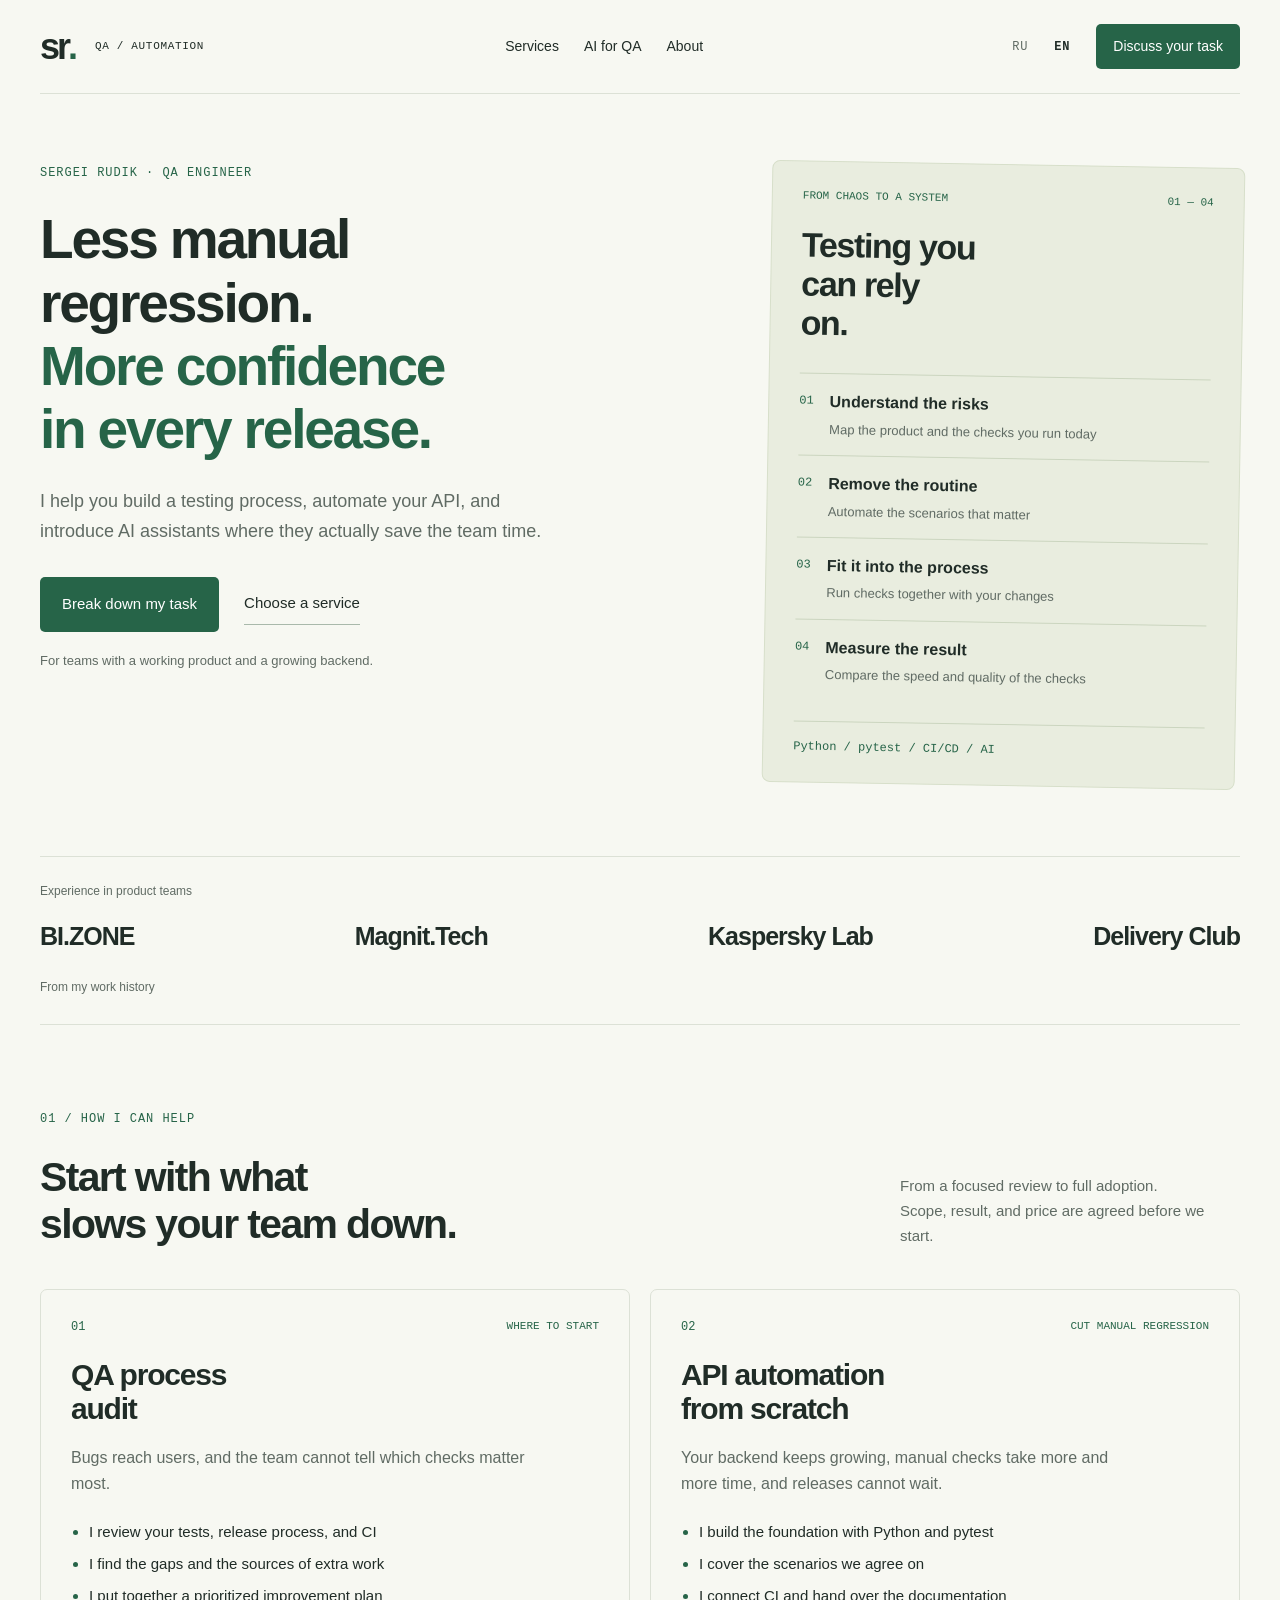
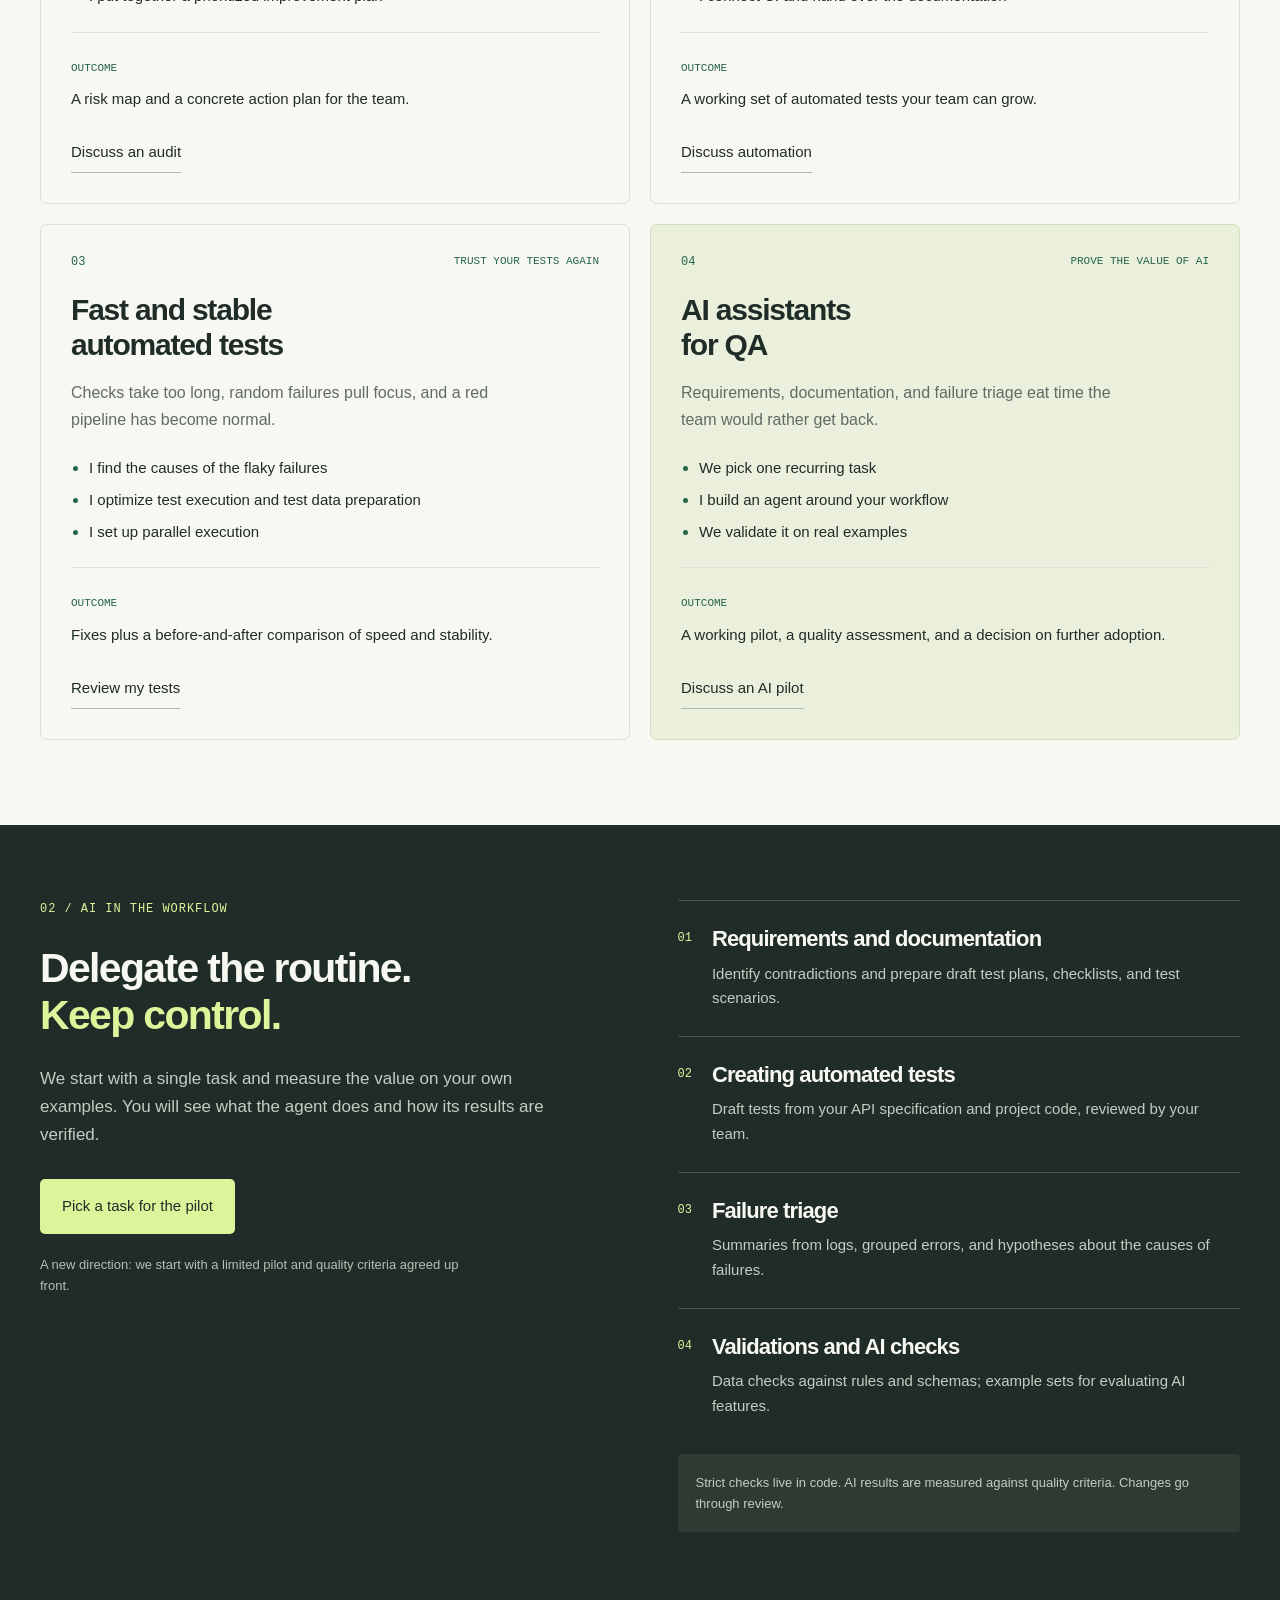
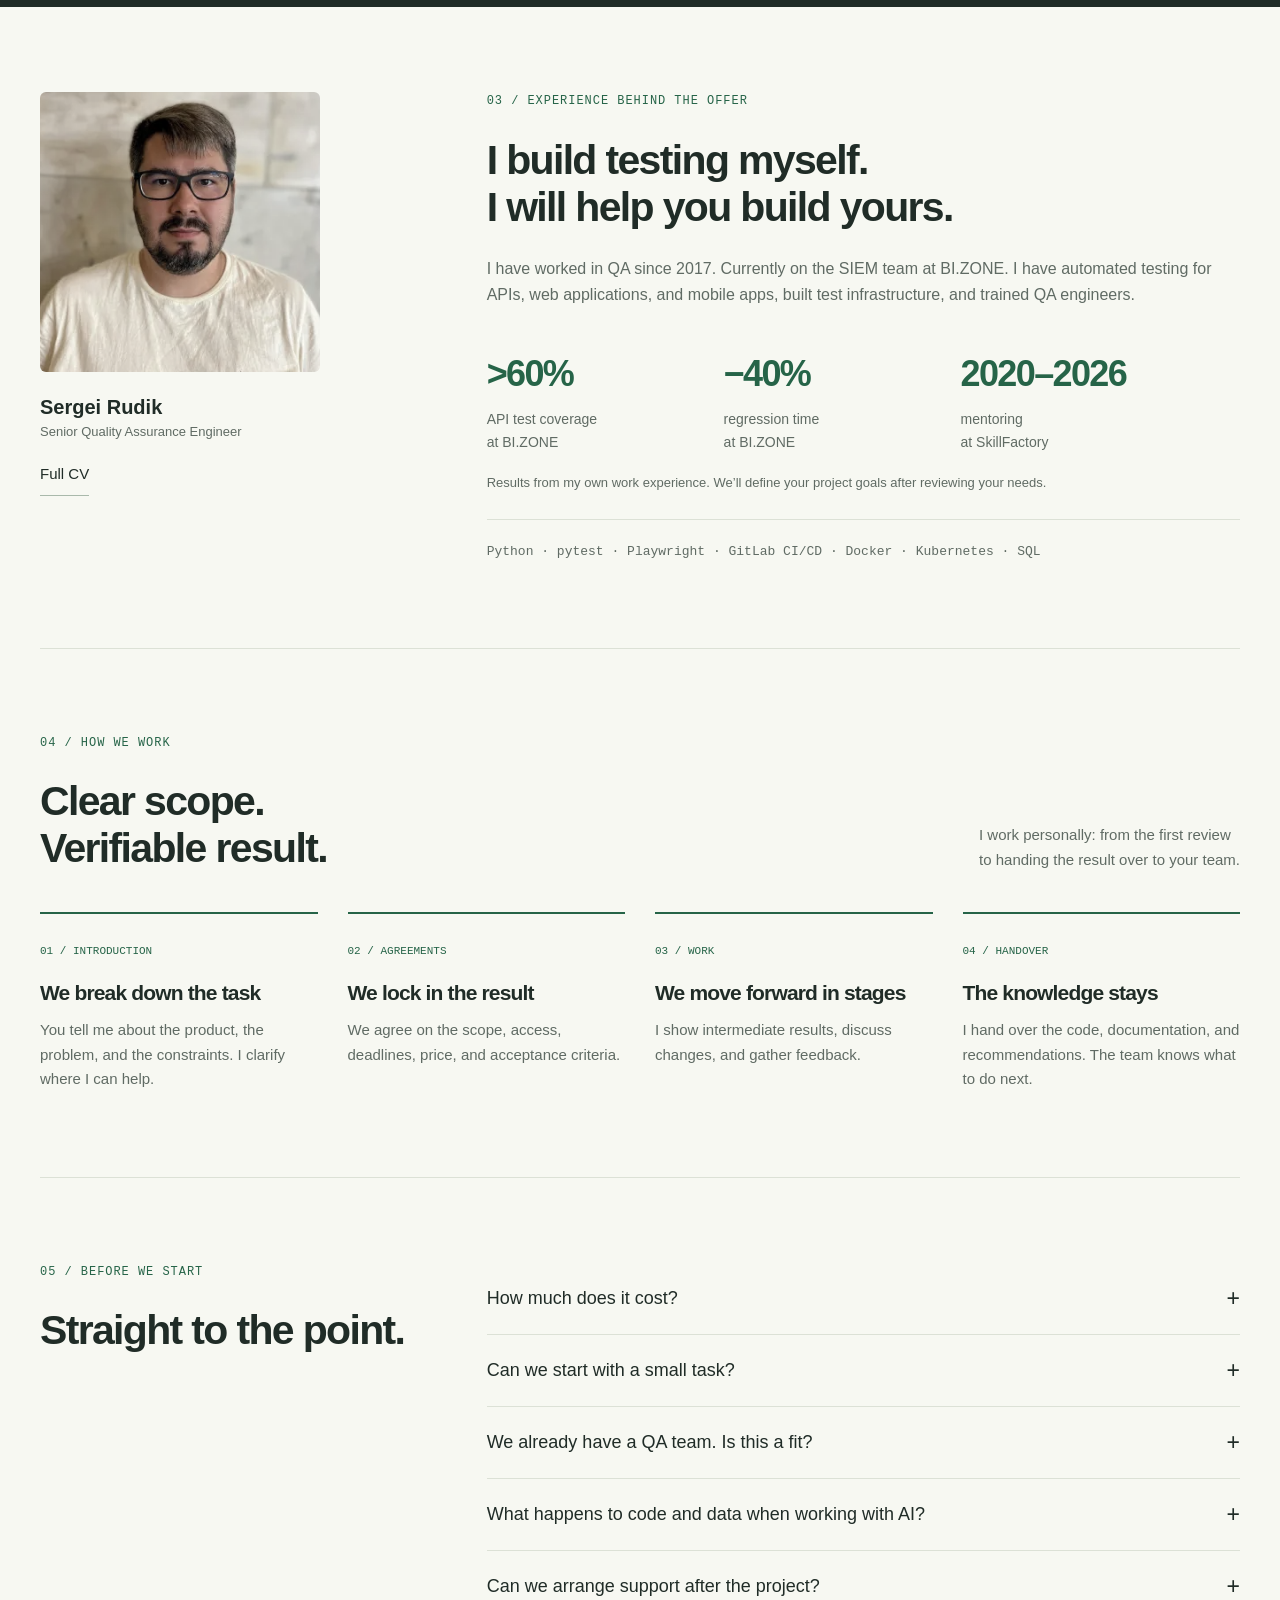
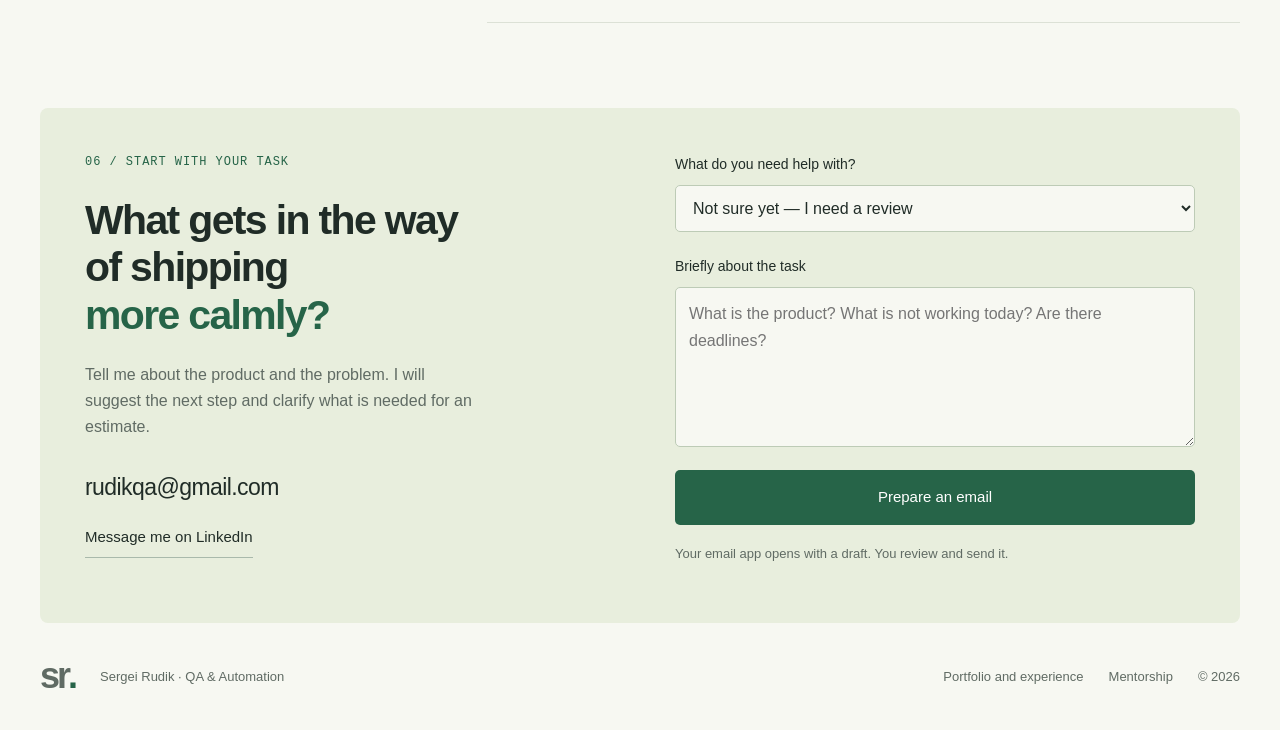
==== index.html @ 006b3261 "Improve localization reliability, forms and image loading" ====
<!doctype html>
<html lang="ru">
<head>
<meta charset="utf-8"><meta name="viewport" content="width=device-width, initial-scale=1">
<title>Сергей Рудик — автоматизация тестирования и AI для QA</title>
<meta name="description" content="Аудит QA, автоматизация API на Python, стабильные автотесты и AI-агенты для команды. Сергей Рудик — Senior Quality Assurance Engineer.">
<meta name="theme-color" content="#f7f8f2"><link rel="canonical" href="https://qa.rudik.dev/">
<link rel="alternate" hreflang="ru" href="https://qa.rudik.dev/"><link rel="alternate" hreflang="en" href="https://qa.rudik.dev/en/"><link rel="alternate" hreflang="x-default" href="https://qa.rudik.dev/">
<meta property="og:title" content="Меньше ручного регресса. Больше уверенности в релизе."><meta property="og:description" content="Автоматизация API, аудит тестирования и AI-помощники для QA. Обсудите задачу с Сергеем Рудиком."><meta property="og:type" content="website"><meta property="og:url" content="https://qa.rudik.dev/"><meta property="og:locale" content="ru_RU"><meta property="og:locale:alternate" content="en_US">
<link rel="icon" href="data:image/svg+xml,%3Csvg xmlns='http://www.w3.org/2000/svg' viewBox='0 0 64 64'%3E%3Crect width='64' height='64' rx='14' fill='%23266448'/%3E%3Ctext x='10' y='44' font-family='Arial' font-size='34' font-weight='bold' fill='%23dcf59b'%3Esr%3C/text%3E%3C/svg%3E"><link rel="stylesheet" href="assets/styles.css"><script src="assets/main.js" defer></script>
<script>
(function () {
  var url = new URL(location.href), valid = function (v) { return v === 'ru' || v === 'en'; };
  var explicit = url.searchParams.get('lang'), preferred = null;
  if (valid(explicit)) {
    preferred = explicit;
    try { localStorage.setItem('lang', preferred); } catch (_) {}
    try { document.cookie = 'lang=' + preferred + ';path=/;max-age=31536000;SameSite=Lax' + (location.protocol === 'https:' ? ';Secure' : '') + (/(^|\.)rudik\.dev$/.test(location.hostname) ? ';domain=rudik.dev' : ''); } catch (_) {}
    url.searchParams.delete('lang');
    try { history.replaceState(null, '', url.pathname + url.search + url.hash); } catch (_) {}
  } else {
    try { var cookie = /(?:^|;\s*)lang=([^;]+)/.exec(document.cookie); if (cookie && valid(cookie[1])) preferred = cookie[1]; } catch (_) {}
    if (!preferred) { try { var saved = localStorage.getItem('lang'); if (valid(saved)) preferred = saved; } catch (_) {} }
  }
  var current = document.documentElement.lang;
  if (!preferred) preferred = current === 'en' ? 'en' : (/^en(?:-|_|$)/i.test((navigator.languages || [])[0] || navigator.language || '') ? 'en' : 'ru');
  if (preferred !== current) location.replace((preferred === 'en' ? '/en/' : '/') + url.search + url.hash);
})();
</script>
</head>
<body>
<a class="skip" href="#main">К содержимому</a>
<header class="wrap header"><a class="brand" href="#" aria-label="Сергей Рудик — главная">sr<span>.</span><small>QA / AUTOMATION</small></a><nav aria-label="Основная навигация"><a href="#services">Услуги</a><a href="#ai">AI для QA</a><a href="#about">Обо мне</a></nav><div class="header-actions"><nav class="lang" aria-label="Язык"><a href="/?lang=ru" hreflang="ru" lang="ru" aria-current="page">RU</a><a href="/en/?lang=en" hreflang="en" lang="en">EN</a></nav><a class="button small" href="#contact">Обсудить задачу</a></div></header>
<main id="main">
<section class="wrap hero">
<div><p class="eyebrow">СЕРГЕЙ РУДИК · QA ENGINEER</p><h1>Меньше ручного<br> регресса.<br> <span>Больше уверенности<br> в релизе.</span></h1><p class="intro">Помогу выстроить тестирование, автоматизировать API и внедрить AI-помощников там, где они экономят время команды.</p><div class="actions"><a class="button" href="#contact">Разобрать мою задачу</a><a class="link" href="#services">Выбрать услугу</a></div><p class="micro">Для команд с работающим продуктом и растущим backend.</p></div>
<aside class="hero-panel" aria-label="Подход к работе"><div class="panel-top"><span>ОТ ХАОСА К СИСТЕМЕ</span><span>01 — 04</span></div><h2>Тестирование,<br> на которое<br> можно опереться.</h2><ol class="pipeline"><li><span>01</span><div><strong>Понять риски</strong><p>Разобрать продукт и текущие проверки</p></div></li><li><span>02</span><div><strong>Убрать рутину</strong><p>Автоматизировать важные сценарии</p></div></li><li><span>03</span><div><strong>Встроить в процесс</strong><p>Запускать проверки вместе с изменениями</p></div></li><li><span>04</span><div><strong>Измерить результат</strong><p>Сравнить скорость и качество проверок</p></div></li></ol><div class="panel-footer">Python / pytest / CI/CD / AI</div></aside>
</section>
<div class="wrap credibility"><p>Опыт в продуктовых командах</p><div><span>BI.ZONE</span><span>Magnit.Tech</span><span>Kaspersky Lab</span><span>Delivery Club</span></div><small>Места работы из моего резюме</small></div>
<section class="wrap section" id="services"><div class="section-head"><div><p class="eyebrow">01 / ЧЕМ ПОМОГУ</p><h2>Начнём с того,<br> что тормозит вашу команду.</h2></div><p>От точечного разбора до внедрения.<br> Объём, результат и стоимость согласуем до начала работы.</p></div>
<div class="service-grid">
<article class="service"><div class="card-top"><span>01</span><span class="tag">ПОНЯТЬ, С ЧЕГО НАЧАТЬ</span></div><h3>Аудит<br> тестирования</h3><p>Баги доходят до пользователей, а команда не понимает, какие проверки важнее.</p><ul><li>Разберу тесты, процесс релиза и CI</li><li>Найду пробелы и источники лишней работы</li><li>Составлю план улучшений по приоритетам</li></ul><div class="deliverable"><span>НА ВЫХОДЕ</span><p>Карта рисков и конкретный план действий для команды.</p></div><a class="link" href="#contact" data-service="Аудит тестирования">Обсудить аудит</a></article>
<article class="service"><div class="card-top"><span>02</span><span class="tag">СОКРАТИТЬ РУЧНОЙ РЕГРЕСС</span></div><h3>Автоматизация<br> API с нуля</h3><p>Backend растёт, ручные проверки занимают всё больше времени, а релизы ждать не могут.</p><ul><li>Соберу основу на Python и pytest</li><li>Покрою согласованные сценарии</li><li>Подключу CI и передам документацию</li></ul><div class="deliverable"><span>НА ВЫХОДЕ</span><p>Рабочий набор автотестов, который команда сможет развивать.</p></div><a class="link" href="#contact" data-service="Автоматизация API">Обсудить автоматизацию</a></article>
<article class="service"><div class="card-top"><span>03</span><span class="tag">ВЕРНУТЬ ДОВЕРИЕ К ТЕСТАМ</span></div><h3>Быстрые и стабильные<br> автотесты</h3><p>Проверки идут слишком долго, случайные падения отвлекают, а красный пайплайн стал привычным.</p><ul><li>Найду причины нестабильных падений</li><li>Оптимизирую запуск и подготовку тестовых данных</li><li>Настрою параллельное выполнение</li></ul><div class="deliverable"><span>НА ВЫХОДЕ</span><p>Исправления и сравнение времени и стабильности до и после работы.</p></div><a class="link" href="#contact" data-service="Стабилизация автотестов">Разобрать мои тесты</a></article>
<article class="service accent"><div class="card-top"><span>04</span><span class="tag">ПРОВЕРИТЬ ПОЛЬЗУ AI</span></div><h3>AI-помощники<br> для QA</h3><p>Требования, документация и разбор падений отнимают время, которое хочется вернуть команде.</p><ul><li>Выберем одну повторяющуюся задачу</li><li>Соберу агента под ваш рабочий процесс</li><li>Проверим качество на реальных примерах</li></ul><div class="deliverable"><span>НА ВЫХОДЕ</span><p>Рабочий пилот, оценка качества и решение о дальнейшем внедрении.</p></div><a class="link" href="#contact" data-service="AI-пилот для QA">Обсудить AI-пилот</a></article>
</div></section>
<section class="ai-section" id="ai"><div class="wrap ai-layout"><div><p class="eyebrow">02 / AI В РАБОЧЕМ ПРОЦЕССЕ</p><h2>Делегируйте рутину.<br> <span>Сохраните контроль.</span></h2><p class="intro">Начнём с одной задачи, а пользу оценим на ваших примерах. Вы будете понимать, что делает агент и как проверяется его результат.</p><a class="button light" href="#contact" data-service="AI-пилот для QA">Выбрать задачу для пилота</a><p class="ai-note">Новое направление: начинаем с ограниченного пилота и заранее согласованных критериев качества.</p></div><div class="ai-cases"><article><span>01</span><div><h3>Требования и документация</h3><p>Поиск противоречий, черновики тест-планов, чек-листов и сценариев.</p></div></article><article><span>02</span><div><h3>Создание автотестов</h3><p>Черновики тестов по API-спецификации и коду проекта с ревью команды.</p></div></article><article><span>03</span><div><h3>Разбор падений</h3><p>Сводки по логам, группировка ошибок и гипотезы о причинах сбоев.</p></div></article><article><span>04</span><div><h3>Валидации и проверки AI</h3><p>Проверки данных по правилам и схемам; наборы примеров для оценки ответов AI-функций.</p></div></article><p class="ai-rule">Строгие проверки — в коде. Результаты AI — по критериям качества. Изменения — через ревью.</p></div></div></section>
<section class="wrap section about" id="about"><div class="profile"><img src="assets/profile-800.webp" srcset="assets/profile-400.webp 400w, assets/profile-800.webp 800w" sizes="(max-width: 700px) 100px, 280px" decoding="async" alt="Сергей Рудик" width="640" height="640" loading="lazy"><p>Сергей Рудик<span>Senior Quality Assurance Engineer</span></p><a class="link" href="https://rudik.dev/">Полное резюме</a></div><div><p class="eyebrow">03 / ОПЫТ ЗА ПРЕДЛОЖЕНИЕМ</p><h2>Сам строю тестирование.<br> Помогу выстроить ваше.</h2><p class="about-copy">Работаю в QA с 2017 года. Сейчас — в команде SIEM в BI.ZONE. Занимался автоматизацией API, веб- и мобильных приложений, а также инфраструктурой тестирования и обучением QA-инженеров.</p><div class="metrics"><article><strong>&gt;60%</strong><p>покрытие API тестами<br> в BI.ZONE</p></article><article><strong>−40%</strong><p>время регресса<br> в BI.ZONE</p></article><article><strong>2020–2026</strong><p>менторство<br> в SkillFactory</p></article></div><p class="micro">Результаты из моего опыта работы. Цели вашего проекта определим после разбора задачи.</p><div class="tech">Python · pytest · Playwright · GitLab CI/CD · Docker · Kubernetes · SQL</div></div></section>
<section class="wrap section" id="process"><div class="section-head"><div><p class="eyebrow">04 / КАК РАБОТАЕМ</p><h2>Понятный объём.<br> Проверяемый результат.</h2></div><p>Работаю лично: от первого разбора<br> до передачи результата команде.</p></div><div class="steps"><article><span>01 / ЗНАКОМСТВО</span><h3>Разбираем задачу</h3><p>Вы рассказываете о продукте, проблеме и ограничениях. Я уточняю, где могу помочь.</p></article><article><span>02 / ДОГОВОРЁННОСТИ</span><h3>Фиксируем результат</h3><p>Согласуем состав работ, доступы, сроки, стоимость и критерии приёмки.</p></article><article><span>03 / РАБОТА</span><h3>Двигаемся по этапам</h3><p>Показываю промежуточные результаты, обсуждаю изменения и собираю обратную связь.</p></article><article><span>04 / ПЕРЕДАЧА</span><h3>Оставляем знания</h3><p>Передаю код, документацию и рекомендации. Команда понимает, что делать дальше.</p></article></div></section>
<section class="wrap section faq"><div><p class="eyebrow">05 / ПЕРЕД СТАРТОМ</p><h2>По делу.</h2></div><div><details><summary>Сколько это стоит?</summary><p>Стоимость зависит от объёма, состояния проекта и доступов. После знакомства предложу состав работ и оценку. Для аудита или пилота можно зафиксировать ограниченный объём.</p></details><details><summary>Можно начать с небольшой задачи?</summary><p>Да. Например, с разбора падающих тестов, автоматизации одной группы API-сценариев или AI-пилота для подготовки чек-листов.</p></details><details><summary>У нас уже есть QA-команда. Это подойдёт?</summary><p>Да. Могу помочь с отдельным участком: архитектурой автотестов, скоростью регресса, CI или внедрением AI-помощника. Решение передам вашей команде.</p></details><details><summary>Что будет с кодом и данными при работе с AI?</summary><p>До пилота согласуем допустимые данные, модель и среду. Выберем, что можно передавать внешним сервисам, а что должно оставаться внутри вашей инфраструктуры.</p></details><details><summary>Можно договориться о поддержке после проекта?</summary><p>Да, формат сопровождения обсудим отдельно: развитие тестов, консультации для команды или регулярная помощь с релизами.</p></details></div></section>
<section class="wrap contact" id="contact"><div><p class="eyebrow">06 / НАЧНЁМ С ВАШЕЙ ЗАДАЧИ</p><h2>Что мешает<br> выпускать продукт<br> <span>спокойнее?</span></h2><p>Расскажите о продукте и проблеме. Я предложу следующий шаг и уточню, что нужно для оценки.</p><a class="email" href="mailto:rudikqa@gmail.com">rudikqa@gmail.com</a><a class="link" href="https://www.linkedin.com/in/sergei-rudik">Написать в LinkedIn</a></div><form id="brief"><label for="service">С чем нужна помощь?</label><select id="service" name="service"><option>Пока не знаю — нужен разбор</option><option>Аудит тестирования</option><option>Автоматизация API</option><option>Стабилизация автотестов</option><option>AI-пилот для QA</option></select><label for="task">Коротко о задаче</label><textarea id="task" name="task" rows="5" maxlength="2000" placeholder="Что за продукт? Что сейчас не устраивает? Есть ли сроки?" required></textarea><button class="button" type="submit" disabled>Подготовить письмо</button><p class="micro">Откроется ваша почта с текстом заявки. Отправку письма подтверждаете вы.</p><p id="form-status" role="status"></p><noscript><p>Напишите напрямую на <a href="mailto:rudikqa@gmail.com">rudikqa@gmail.com</a>, указав услугу и задачу.</p></noscript></form></section>
</main><footer class="wrap"><a class="brand" href="https://rudik.dev/">sr<span>.</span></a><p>Сергей Рудик · QA &amp; Automation</p><a href="https://rudik.dev/">Портфолио и опыт</a><a href="https://mentor.rudik.dev/">Менторство</a><span>© 2026</span></footer>
</body></html>
---- assets/styles.css ----
:root{--paper:#f7f8f2;--ink:#202c27;--muted:#606b64;--green:#266448;--lime:#dcf59b;--line:#dce1d6;--mono:ui-monospace,SFMono-Regular,Consolas,monospace}*{box-sizing:border-box}html{scroll-behavior:smooth;scroll-padding-top:24px}body{margin:0;background:var(--paper);color:var(--ink);font-family:-apple-system,BlinkMacSystemFont,"Segoe UI",sans-serif;font-size:16px;line-height:1.65;-webkit-font-smoothing:antialiased}a{color:inherit;text-decoration:none}a:hover{color:var(--green)}a:focus-visible,button:focus-visible,summary:focus-visible,input:focus-visible,select:focus-visible,textarea:focus-visible{outline:3px solid #4d9464;outline-offset:5px}h1,h2,h3,p{margin:0}h1,h2,h3{letter-spacing:-.04em;line-height:1.15;font-weight:600}h1{font-size:clamp(38px,4.3vw,64px)}h2{font-size:clamp(29px,3.2vw,43px)}h3{font-size:25px}h1 span{color:var(--green)}.wrap{width:min(1200px,100% - 80px);margin-inline:auto}.header{display:flex;align-items:center;justify-content:space-between;gap:25px;padding-block:24px;border-bottom:1px solid var(--line)}.brand{font-size:36px;font-weight:750;line-height:1;letter-spacing:-3px;display:flex;align-items:center}.brand>span{color:var(--green)}.brand small{font-family:var(--mono);font-size:11px;font-weight:400;letter-spacing:.06em;margin-left:20px}nav{display:flex;gap:25px;font-size:14px}.button{display:inline-flex;align-items:center;justify-content:center;background:var(--green);color:#fff;border:0;border-radius:5px;padding:15px 22px;font:inherit;font-size:15px;font-weight:500;cursor:pointer;transition:background .2s,transform .2s}.button:hover{color:white;background:#194c34;transform:translateY(-2px)}.button.small{font-size:14px;padding:11px 17px}.hero{display:grid;grid-template-columns:1.4fr 1fr;gap:65px;padding-block:70px}.eyebrow{font:12px/1.6 var(--mono);letter-spacing:.08em;color:var(--green);margin-bottom:25px}.intro{font-size:18px;max-width:530px;color:var(--muted);margin-top:26px}.actions{display:flex;align-items:center;flex-wrap:wrap;gap:25px;margin-top:30px}.link{display:inline-block;border-bottom:1px solid #a9b9ab;padding-block:8px;font-size:15px}.micro{font-size:13px;color:var(--muted);margin-top:18px}.hero-panel{background:#e9eddf;border:1px solid #d7dfca;border-radius:8px;padding:28px 30px;align-self:center;transform:rotate(1deg)}.panel-top{display:flex;justify-content:space-between;gap:15px;font:11px var(--mono);color:var(--green)}.hero-panel h2{font-size:34px;margin-top:24px}.pipeline{padding:0;list-style:none;margin:30px 0 20px}.pipeline li{display:flex;gap:16px;padding:15px 0;border-top:1px solid #cbd5bf}.pipeline li>span{font:12px var(--mono);padding-top:5px;color:var(--green)}.pipeline strong{font-size:16px;font-weight:550}.pipeline p{font-size:13px;color:var(--muted);margin-top:3px}.panel-footer{font:12px var(--mono);border-top:1px solid #cbd5bf;padding-top:18px;color:var(--green)}.credibility{border-block:1px solid var(--line);padding-block:25px}.credibility p,.credibility small{font-size:12px;color:var(--muted)}.credibility>div{display:flex;flex-wrap:wrap;justify-content:space-between;gap:20px;margin:15px 0}.credibility>div span{font-size:25px;font-weight:600;letter-spacing:-.04em}.section{padding-block:85px}.section-head{display:flex;justify-content:space-between;align-items:flex-end;gap:35px;margin-bottom:40px}.section-head>p{max-width:340px;color:var(--muted);font-size:15px}.service-grid{display:grid;grid-template-columns:1fr 1fr;gap:20px}.service{border:1px solid var(--line);border-radius:7px;padding:30px;display:flex;flex-direction:column}.card-top{display:flex;justify-content:space-between;gap:14px;font:12px var(--mono);color:var(--green);margin-bottom:24px}.tag{font-size:11px;text-align:right}.service h3{font-size:30px;margin-bottom:18px}.service>p{color:var(--muted);max-width:460px}.service ul{padding-left:18px;margin:23px 0;font-size:15px}.service li+li{margin-top:7px}.service li::marker{color:var(--green)}.deliverable{border-top:1px solid var(--line);padding-top:20px;margin-top:auto}.deliverable>span{font:11px var(--mono);color:var(--green)}.deliverable p{margin-top:8px;font-size:15px}.service>.link{align-self:flex-start;margin-top:20px}.service.accent{background:#eaf0dc;border-color:#d2dfbc}.ai-section{background:var(--ink);color:var(--paper);padding-block:75px}.ai-layout{display:grid;grid-template-columns:1fr 1fr;gap:75px}.ai-section .eyebrow,.ai-section h2 span{color:var(--lime)}.ai-section .intro{color:#c4cdc3;font-size:17px}.button.light{background:var(--lime);color:var(--ink);margin-top:30px}.button.light:hover{background:#c9e780}.ai-note{font-size:13px;color:#b4bfb4;max-width:430px;margin-top:20px}.ai-cases article{display:flex;gap:20px;padding:25px 0;border-top:1px solid #465249}.ai-cases article>span{font:12px var(--mono);color:var(--lime);padding-top:5px}.ai-cases h3{font-size:22px}.ai-cases p{color:#c4cdc3;font-size:15px;margin-top:10px}.ai-cases .ai-rule{font-size:13px;background:#2d3b32;border-radius:4px;padding:18px}.about{display:grid;grid-template-columns:1fr 2fr;gap:70px;border-bottom:1px solid var(--line)}.profile img{display:block;width:100%;max-width:280px;height:auto;aspect-ratio:1;object-fit:cover;border-radius:6px;filter:saturate(.6)}.profile>p{font-size:20px;line-height:1.5;margin-top:20px;font-weight:600}.profile span{display:block;font-size:13px;color:var(--muted);font-weight:400}.profile .link{margin-top:12px}.about-copy{color:var(--muted);margin-top:25px}.metrics{display:grid;grid-template-columns:1fr 1fr 1.3fr;gap:22px;margin-top:35px}.metrics strong{font-size:36px;font-weight:550;letter-spacing:-.045em;color:var(--green)}.metrics p{font-size:14px;color:var(--muted);margin-top:5px}.tech{font:13px/1.8 var(--mono);border-top:1px solid var(--line);padding-top:20px;margin-top:25px;color:var(--muted)}.steps{display:grid;grid-template-columns:repeat(4,1fr);gap:30px}.steps article{border-top:2px solid var(--green);padding-top:22px}.steps span{font:11px var(--mono);color:var(--green)}.steps h3{font-size:21px;margin-top:18px}.steps p{font-size:15px;color:var(--muted);margin-top:13px}.faq{display:grid;grid-template-columns:1fr 2fr;gap:70px;border-top:1px solid var(--line)}details{border-bottom:1px solid var(--line)}summary{cursor:pointer;list-style:none;font-size:18px;line-height:1.5;padding:22px 30px 22px 0;position:relative}summary::-webkit-details-marker{display:none}summary::after{content:'+';position:absolute;right:0;font-size:23px;font-weight:400;top:18px}details[open] summary::after{content:'−'}details>p{padding-bottom:25px;color:var(--muted);font-size:15px}.contact{background:#e8eedd;border-radius:8px;padding:45px;display:grid;grid-template-columns:1fr 1fr;gap:70px}.contact h2 span{color:var(--green)}.contact>div>p:not(.eyebrow){margin-top:23px;color:var(--muted);max-width:400px}.email{display:block;font-size:23px;margin-top:28px;letter-spacing:-.025em}.contact .link{margin-top:10px}form{align-self:center}label{display:block;font-size:14px;margin-bottom:9px}select,textarea{display:block;width:100%;background:var(--paper);border:1px solid #bdcbb6;border-radius:5px;padding:13px;color:var(--ink);font:inherit;font-size:16px;margin-bottom:23px}textarea{resize:vertical;min-height:140px}form .button{width:100%}#form-status{font-size:14px;color:var(--green);margin-top:14px}footer{display:flex;align-items:center;gap:25px;padding-block:35px;font-size:13px;color:var(--muted)}footer>a:nth-of-type(2){margin-left:auto}.skip{position:fixed;z-index:10;top:10px;left:10px;background:var(--ink);color:white;padding:10px 20px;transform:translateY(-150%)}.skip:focus{transform:translateY(0);color:white}::selection{background:var(--lime);color:var(--ink)}
@media(max-width:1000px){.wrap{width:calc(100% - 48px)}.brand small{display:none}.hero{gap:35px}.hero-panel{padding:24px}.hero-panel h2{font-size:29px}.ai-layout,.about,.faq,.contact{gap:35px}.metrics{gap:12px}.metrics strong{font-size:28px}.steps{grid-template-columns:1fr 1fr}.contact{padding:30px}}
@media(max-width:700px){.wrap{width:calc(100% - 36px)}.header{gap:12px;padding-block:18px}nav{display:none}.hero{grid-template-columns:1fr;padding-block:40px;gap:35px}h1{font-size:clamp(35px,7.8vw,52px)}.intro{font-size:17px}.hero-panel{transform:none}.hero-panel h2 br{display:none}.hero-panel h2{font-size:29px}.pipeline{display:grid;grid-template-columns:1fr 1fr;gap:0 15px}.pipeline li{gap:9px}.pipeline strong{font-size:14px}.pipeline p{font-size:13px}.panel-top{font-size:10px}.credibility>div{justify-content:flex-start;gap:12px 25px}.credibility>div span{font-size:21px}.section{padding-block:50px}.section-head{display:block;margin-bottom:27px}.section-head>p{margin-top:20px}.section-head>p br{display:none}.service-grid,.ai-layout,.about,.faq,.contact{grid-template-columns:1fr}.service{padding:25px}.ai-section{padding-block:45px}.ai-layout{gap:30px}.about{gap:35px}.profile{display:grid;grid-template-columns:100px 1fr;gap:0 20px;align-items:center}.profile img{grid-row:1/3}.profile>p{margin-top:0}.profile .link{justify-self:start;margin-top:0}.metrics{gap:13px}.metrics strong{font-size:27px}.metrics p{font-size:12px}.steps{gap:28px 20px}.steps h3{font-size:20px}.steps p{font-size:14px}.faq{gap:10px}.contact{padding:27px;gap:35px}.contact h2 br{display:none}.email{font-size:22px}footer{flex-wrap:wrap;gap:16px;font-size:12px}footer>a:nth-of-type(2){margin-left:0}footer>span{margin-left:auto}.eyebrow{margin-bottom:18px;font-size:11px}}
@media(prefers-reduced-motion:reduce){html{scroll-behavior:auto}*{transition:none!important}}
/* Allow narrow grid columns and long labels to shrink on small screens. */
.hero>*,.ai-layout>*,.about>*,.faq>*,.contact>*{min-width:0}select{min-width:0}h1,h2,h3{overflow-wrap:break-word}
@media(max-width:380px){.contact{padding:22px}.service{padding:22px}.metrics{grid-template-columns:1fr 1fr}.metrics article:last-child{grid-column:1/-1}.pipeline{grid-template-columns:1fr}.email{font-size:19px}.button{padding-inline:16px}.card-top{font-size:11px}.tag{font-size:10px}}
.header-actions{display:flex;align-items:center;gap:18px;flex-shrink:0}.lang{display:flex;align-items:center;gap:10px;font:12px/1 var(--mono);letter-spacing:.08em}.lang a{color:var(--muted)}.lang a:hover,.lang a[aria-current="page"]{color:var(--ink)}.lang a[aria-current="page"]{font-weight:600}
@media(max-width:700px){.header-actions{gap:12px}.lang{gap:8px}}

/* Keep language controls usable on touch screens and when text is enlarged. */
.lang a{display:inline-flex;align-items:center;justify-content:center;min-width:32px;min-height:44px}.header{flex-wrap:wrap}.header-actions{max-width:100%;flex-wrap:wrap}.header-actions .button{white-space:normal}button:disabled{opacity:.6;cursor:not-allowed}
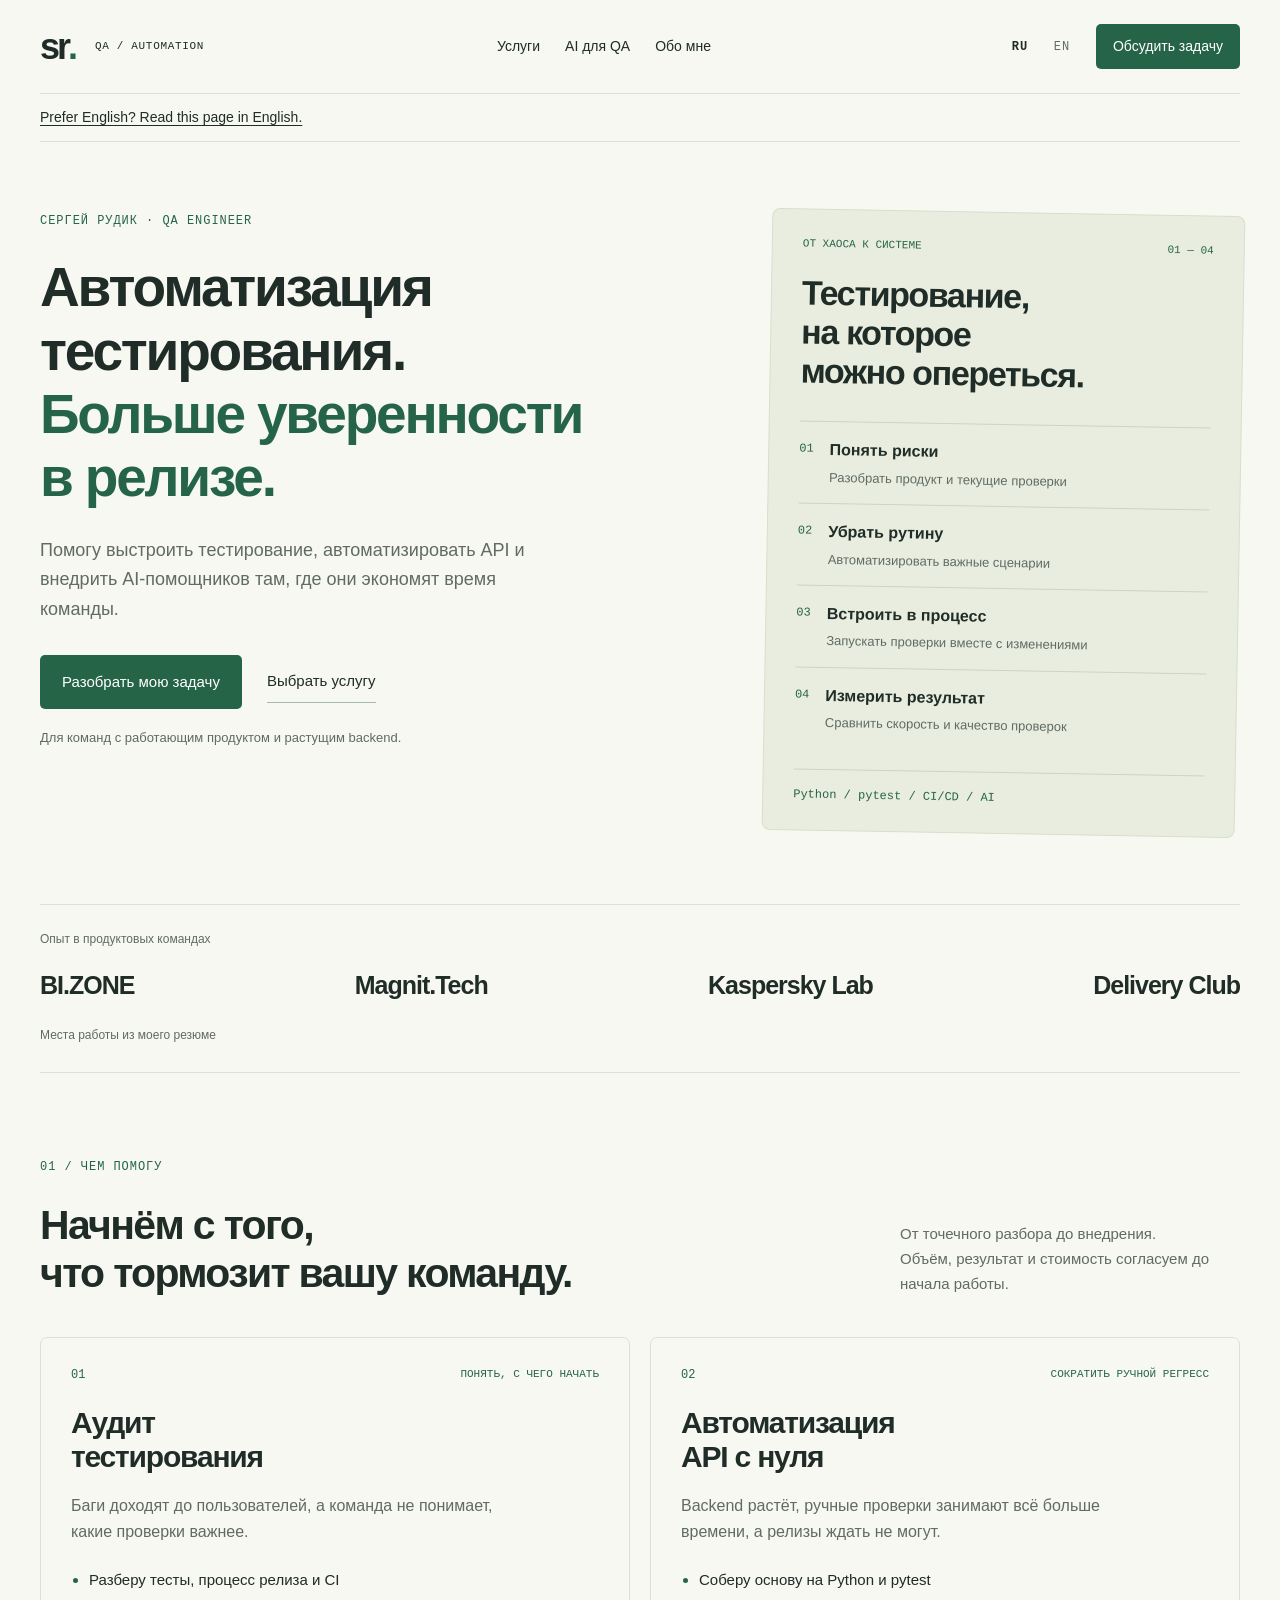
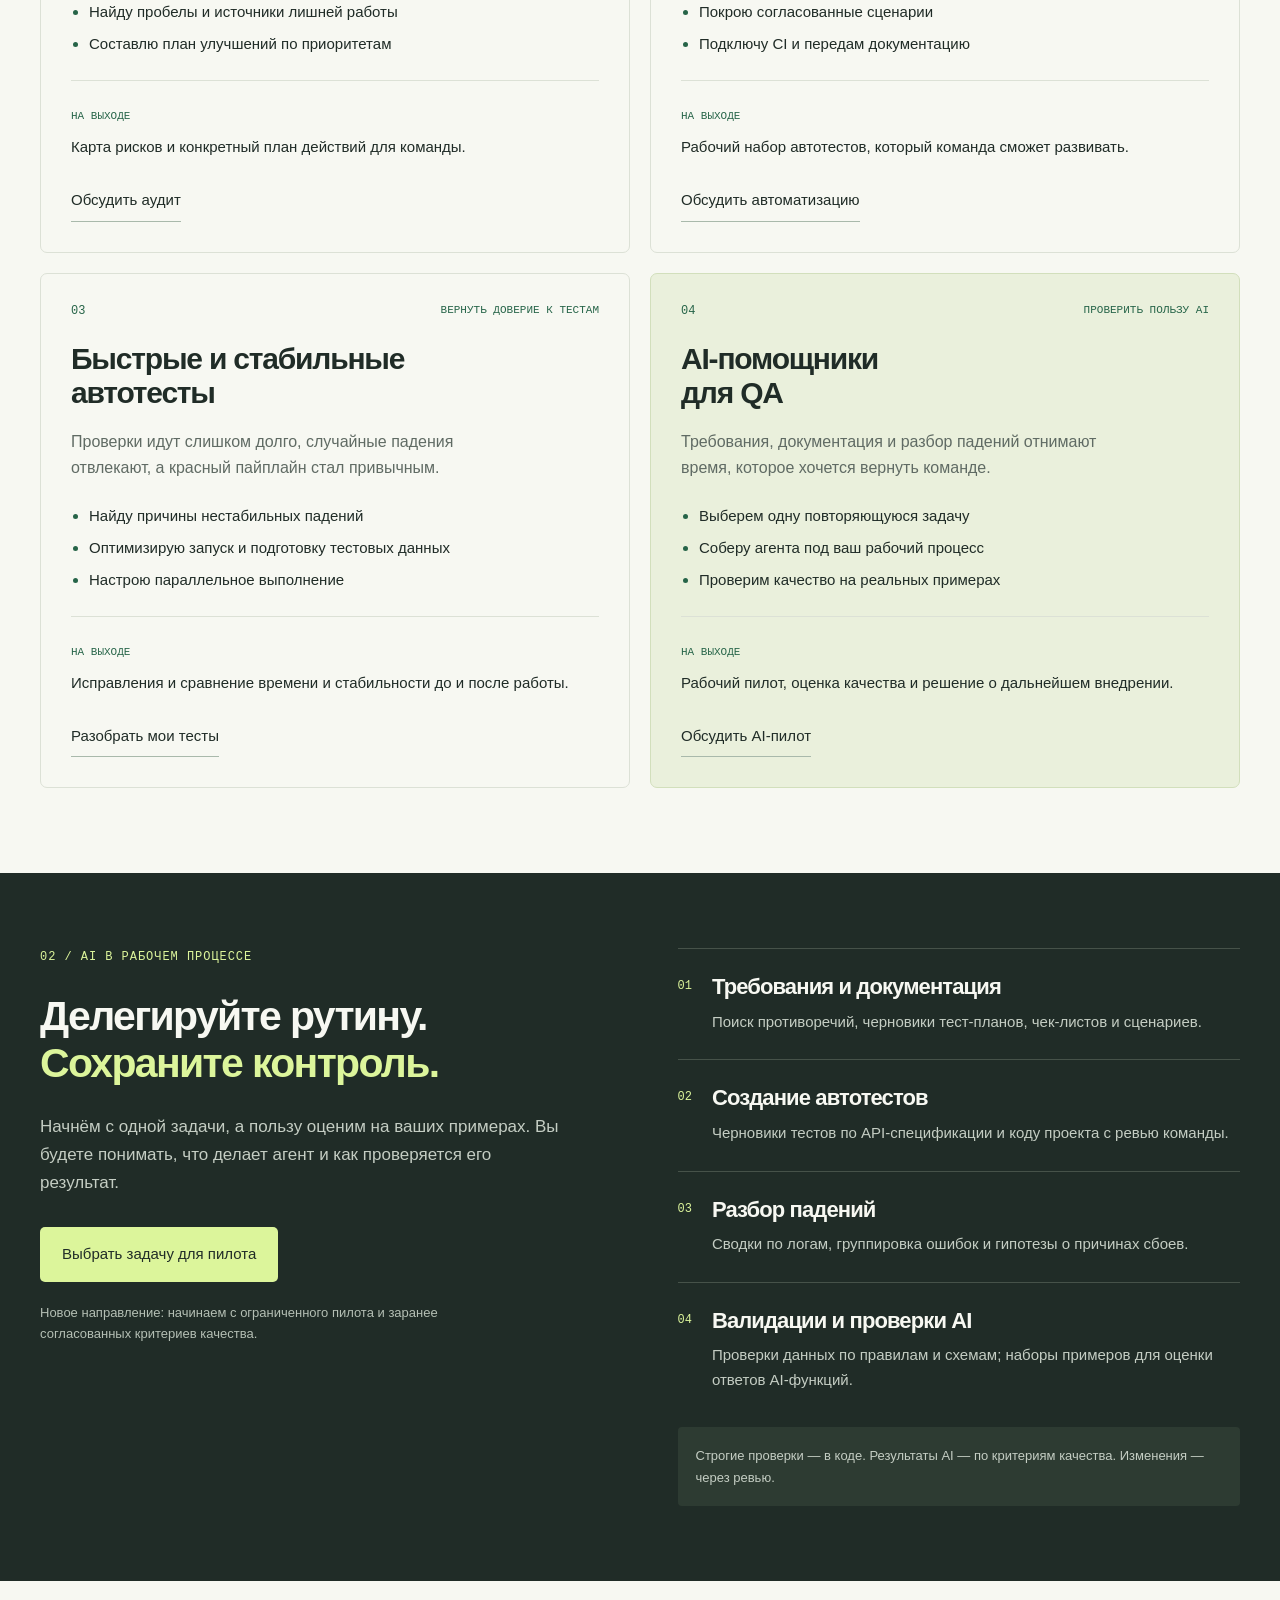
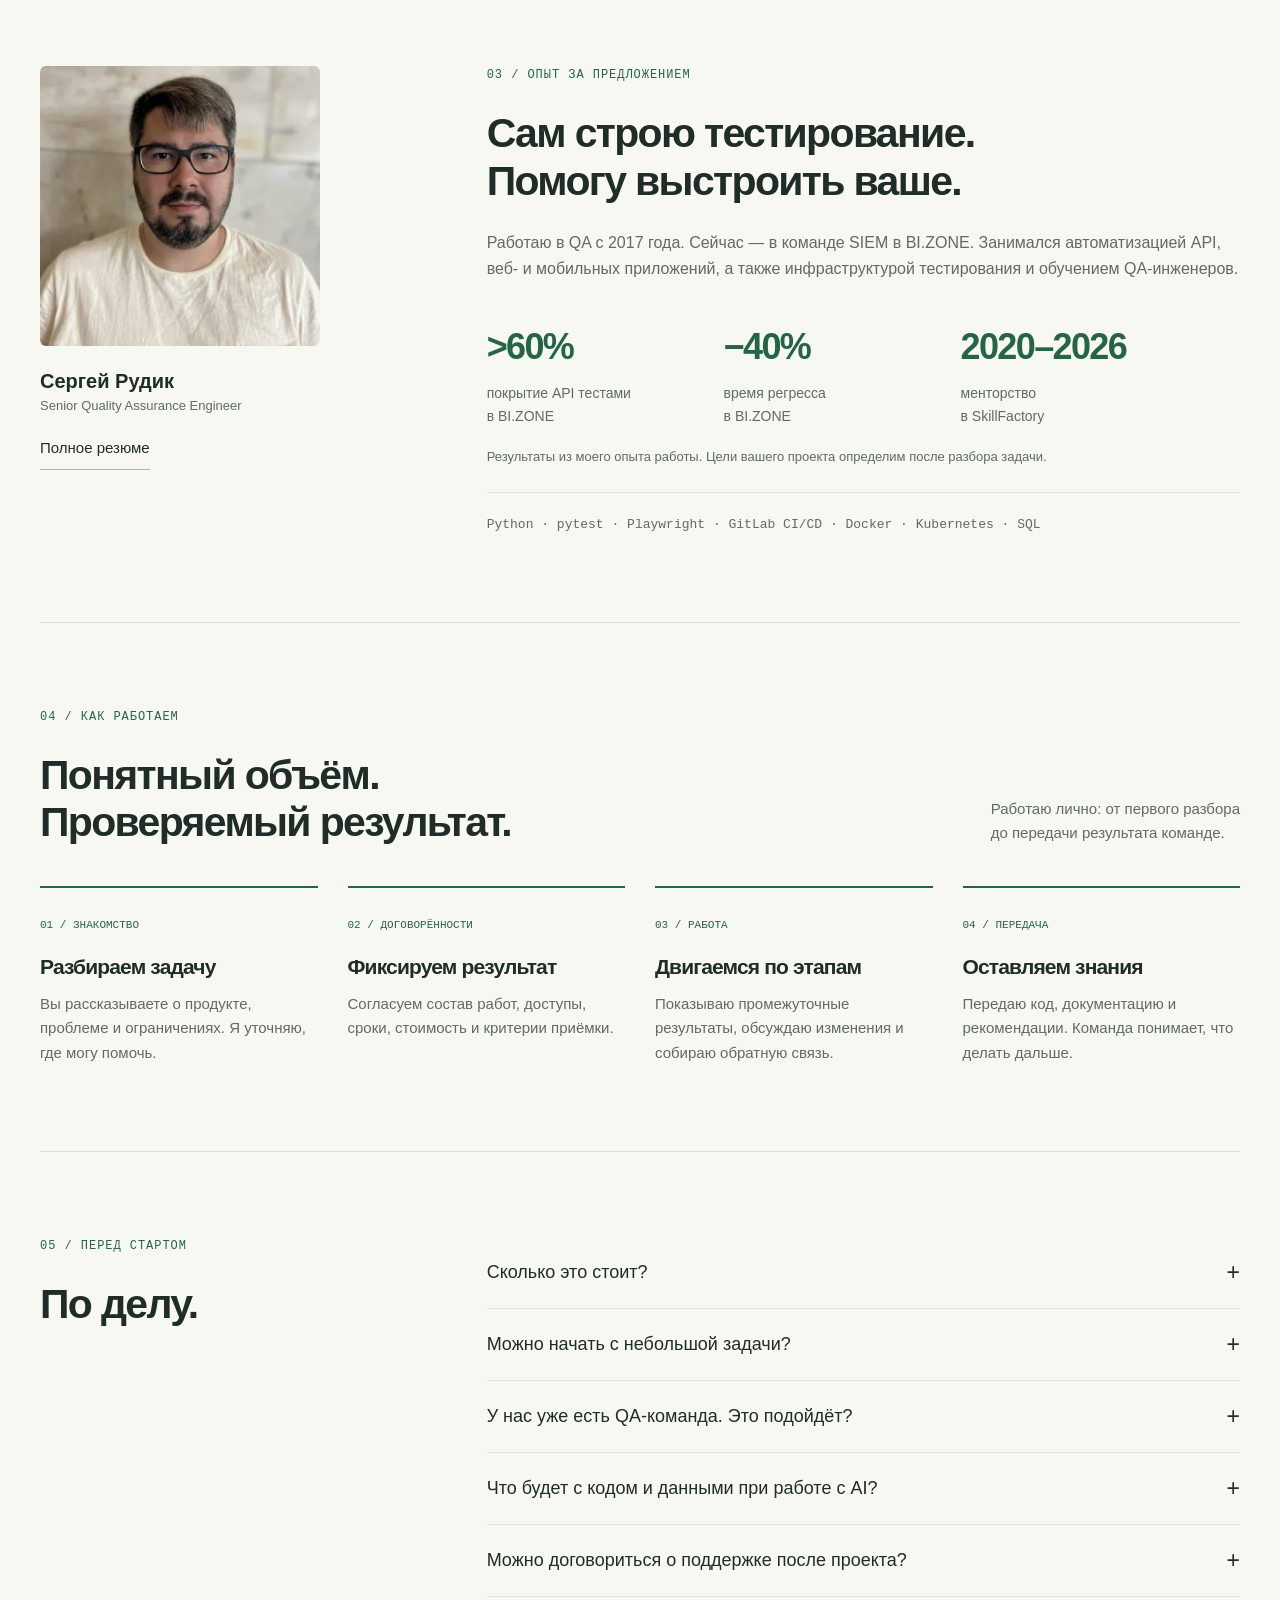
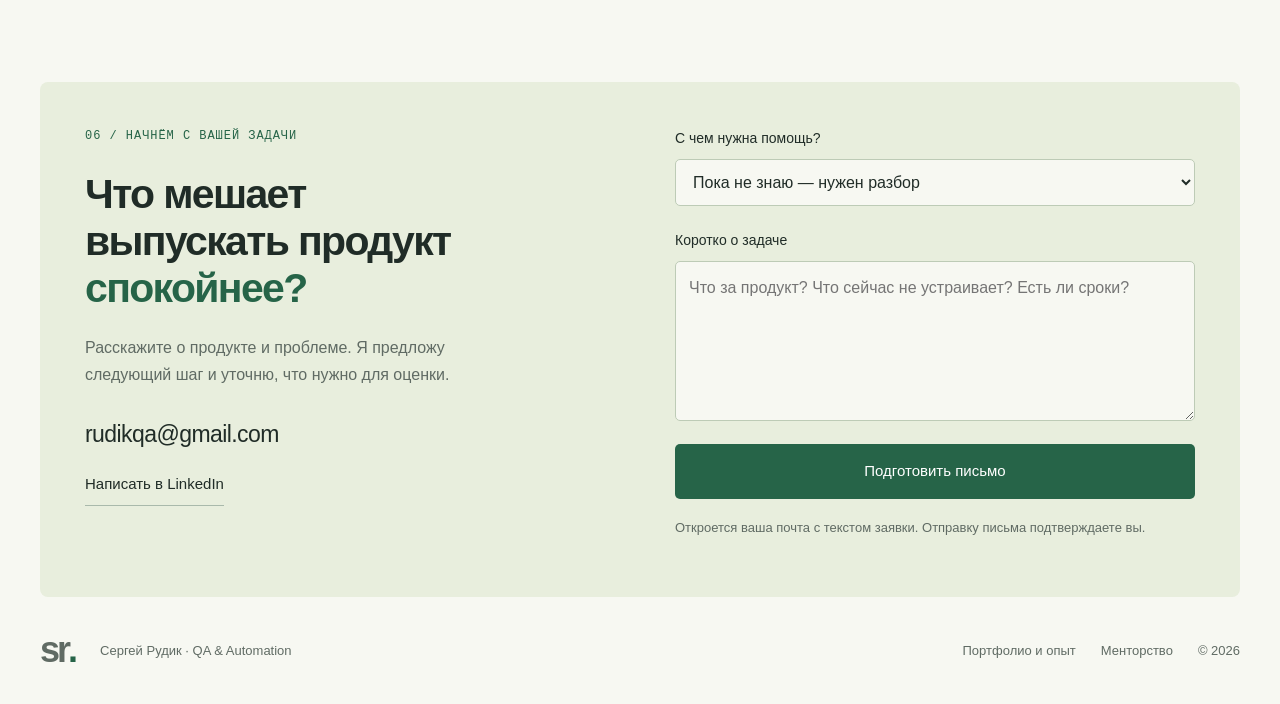
==== commit 4851f27d: "Add multilingual SEO metadata, service schema and sitemaps" ====
--- a/index.html
+++ b/index.html
@@ -2,38 +2,27 @@
 <html lang="ru">
 <head>
 <meta charset="utf-8"><meta name="viewport" content="width=device-width, initial-scale=1">
-<title>Сергей Рудик — автоматизация тестирования и AI для QA</title>
-<meta name="description" content="Аудит QA, автоматизация API на Python, стабильные автотесты и AI-агенты для команды. Сергей Рудик — Senior Quality Assurance Engineer.">
+<title>Автоматизация тестирования API и аудит QA — Сергей Рудик</title>
+<meta name="description" content="Аудит QA, автотесты API на Python и pytest, стабилизация тестов и AI-пилоты. Сергей Рудик: разбор задачи, согласованный объём и передача результата команде.">
 <meta name="theme-color" content="#f7f8f2"><link rel="canonical" href="https://qa.rudik.dev/">
 <link rel="alternate" hreflang="ru" href="https://qa.rudik.dev/"><link rel="alternate" hreflang="en" href="https://qa.rudik.dev/en/"><link rel="alternate" hreflang="x-default" href="https://qa.rudik.dev/">
 <meta property="og:title" content="Меньше ручного регресса. Больше уверенности в релизе."><meta property="og:description" content="Автоматизация API, аудит тестирования и AI-помощники для QA. Обсудите задачу с Сергеем Рудиком."><meta property="og:type" content="website"><meta property="og:url" content="https://qa.rudik.dev/"><meta property="og:locale" content="ru_RU"><meta property="og:locale:alternate" content="en_US">
 <link rel="icon" href="data:image/svg+xml,%3Csvg xmlns='http://www.w3.org/2000/svg' viewBox='0 0 64 64'%3E%3Crect width='64' height='64' rx='14' fill='%23266448'/%3E%3Ctext x='10' y='44' font-family='Arial' font-size='34' font-weight='bold' fill='%23dcf59b'%3Esr%3C/text%3E%3C/svg%3E"><link rel="stylesheet" href="assets/styles.css"><script src="assets/main.js" defer></script>
-<script>
-(function () {
-  var url = new URL(location.href), valid = function (v) { return v === 'ru' || v === 'en'; };
-  var explicit = url.searchParams.get('lang'), preferred = null;
-  if (valid(explicit)) {
-    preferred = explicit;
-    try { localStorage.setItem('lang', preferred); } catch (_) {}
-    try { document.cookie = 'lang=' + preferred + ';path=/;max-age=31536000;SameSite=Lax' + (location.protocol === 'https:' ? ';Secure' : '') + (/(^|\.)rudik\.dev$/.test(location.hostname) ? ';domain=rudik.dev' : ''); } catch (_) {}
-    url.searchParams.delete('lang');
-    try { history.replaceState(null, '', url.pathname + url.search + url.hash); } catch (_) {}
-  } else {
-    try { var cookie = /(?:^|;\s*)lang=([^;]+)/.exec(document.cookie); if (cookie && valid(cookie[1])) preferred = cookie[1]; } catch (_) {}
-    if (!preferred) { try { var saved = localStorage.getItem('lang'); if (valid(saved)) preferred = saved; } catch (_) {} }
-  }
-  var current = document.documentElement.lang;
-  if (!preferred) preferred = current === 'en' ? 'en' : (/^en(?:-|_|$)/i.test((navigator.languages || [])[0] || navigator.language || '') ? 'en' : 'ru');
-  if (preferred !== current) location.replace((preferred === 'en' ? '/en/' : '/') + url.search + url.hash);
-})();
-</script>
+
+<meta name="robots" content="index,follow,max-image-preview:large">
+<meta name="author" content="Sergei Rudik">
+<meta name="twitter:card" content="summary">
+<meta name="twitter:title" content="Автоматизация тестирования API и аудит QA — Сергей Рудик">
+<meta name="twitter:description" content="Аудит QA, автотесты API на Python и pytest, стабилизация тестов и AI-пилоты. Сергей Рудик: разбор задачи, согласованный объём и передача результата команде.">
+<script type="application/ld+json">{"@context":"https://schema.org","@graph":[{"@type":"Person","@id":"https://rudik.dev/#sergei-rudik","name":"Сергей Рудик","url":"https://rudik.dev/","jobTitle":"Senior Quality Assurance Engineer","sameAs":["https://www.linkedin.com/in/sergei-rudik","https://github.com/sergeyrudik","https://medium.com/@rudikqa"]},{"@type":"WebSite","@id":"https://qa.rudik.dev/#website","url":"https://qa.rudik.dev/","name":"QA Services — Sergei Rudik","inLanguage":["ru","en"],"publisher":{"@id":"https://rudik.dev/#sergei-rudik"}},{"@type":"WebPage","@id":"https://qa.rudik.dev/#webpage","url":"https://qa.rudik.dev/","name":"Автоматизация тестирования API и аудит QA — Сергей Рудик","description":"Аудит QA, автотесты API на Python и pytest, стабилизация тестов и AI-пилоты. Сергей Рудик: разбор задачи, согласованный объём и передача результата команде.","inLanguage":"ru","isPartOf":{"@id":"https://qa.rudik.dev/#website"},"about":{"@id":"https://rudik.dev/#sergei-rudik"},"mainEntity":{"@type":"ItemList","itemListElement":[{"@type":"ListItem","position":1,"item":{"@id":"https://qa.rudik.dev/#offering-1"}},{"@type":"ListItem","position":2,"item":{"@id":"https://qa.rudik.dev/#offering-2"}},{"@type":"ListItem","position":3,"item":{"@id":"https://qa.rudik.dev/#offering-3"}},{"@type":"ListItem","position":4,"item":{"@id":"https://qa.rudik.dev/#offering-4"}}]}},{"@type":"Service","@id":"https://qa.rudik.dev/#offering-1","name":"Аудит тестирования","serviceType":"Аудит тестирования","url":"https://qa.rudik.dev/#services","provider":{"@id":"https://rudik.dev/#sergei-rudik"},"availableChannel":{"@type":"ServiceChannel","serviceUrl":"https://qa.rudik.dev/#contact"}},{"@type":"Service","@id":"https://qa.rudik.dev/#offering-2","name":"Автоматизация API на Python","serviceType":"Автоматизация API на Python","url":"https://qa.rudik.dev/#services","provider":{"@id":"https://rudik.dev/#sergei-rudik"},"availableChannel":{"@type":"ServiceChannel","serviceUrl":"https://qa.rudik.dev/#contact"}},{"@type":"Service","@id":"https://qa.rudik.dev/#offering-3","name":"Ускорение и стабилизация автотестов","serviceType":"Ускорение и стабилизация автотестов","url":"https://qa.rudik.dev/#services","provider":{"@id":"https://rudik.dev/#sergei-rudik"},"availableChannel":{"@type":"ServiceChannel","serviceUrl":"https://qa.rudik.dev/#contact"}},{"@type":"Service","@id":"https://qa.rudik.dev/#offering-4","name":"AI-помощники для QA","serviceType":"AI-помощники для QA","url":"https://qa.rudik.dev/#services","provider":{"@id":"https://rudik.dev/#sergei-rudik"},"availableChannel":{"@type":"ServiceChannel","serviceUrl":"https://qa.rudik.dev/#contact"}}]}</script>
 </head>
 <body>
 <a class="skip" href="#main">К содержимому</a>
-<header class="wrap header"><a class="brand" href="#" aria-label="Сергей Рудик — главная">sr<span>.</span><small>QA / AUTOMATION</small></a><nav aria-label="Основная навигация"><a href="#services">Услуги</a><a href="#ai">AI для QA</a><a href="#about">Обо мне</a></nav><div class="header-actions"><nav class="lang" aria-label="Язык"><a href="/?lang=ru" hreflang="ru" lang="ru" aria-current="page">RU</a><a href="/en/?lang=en" hreflang="en" lang="en">EN</a></nav><a class="button small" href="#contact">Обсудить задачу</a></div></header>
+<header class="wrap header"><a class="brand" href="#" aria-label="Сергей Рудик — главная">sr<span>.</span><small>QA / AUTOMATION</small></a><nav aria-label="Основная навигация"><a href="#services">Услуги</a><a href="#ai">AI для QA</a><a href="#about">Обо мне</a></nav><div class="header-actions"><nav class="lang" aria-label="Язык"><a href="/" hreflang="ru" lang="ru" aria-current="page">RU</a><a href="/en/" hreflang="en" lang="en">EN</a></nav><a class="button small" href="#contact">Обсудить задачу</a></div></header>
+<aside class="wrap language-suggestion" aria-label="Выбор языка" hidden></aside>
 <main id="main">
 <section class="wrap hero">
-<div><p class="eyebrow">СЕРГЕЙ РУДИК · QA ENGINEER</p><h1>Меньше ручного<br> регресса.<br> <span>Больше уверенности<br> в релизе.</span></h1><p class="intro">Помогу выстроить тестирование, автоматизировать API и внедрить AI-помощников там, где они экономят время команды.</p><div class="actions"><a class="button" href="#contact">Разобрать мою задачу</a><a class="link" href="#services">Выбрать услугу</a></div><p class="micro">Для команд с работающим продуктом и растущим backend.</p></div>
+<div><p class="eyebrow">СЕРГЕЙ РУДИК · QA ENGINEER</p><h1>Автоматизация<br> тестирования.<br> <span>Больше уверенности<br> в релизе.</span></h1><p class="intro">Помогу выстроить тестирование, автоматизировать API и внедрить AI-помощников там, где они экономят время команды.</p><div class="actions"><a class="button" href="#contact">Разобрать мою задачу</a><a class="link" href="#services">Выбрать услугу</a></div><p class="micro">Для команд с работающим продуктом и растущим backend.</p></div>
 <aside class="hero-panel" aria-label="Подход к работе"><div class="panel-top"><span>ОТ ХАОСА К СИСТЕМЕ</span><span>01 — 04</span></div><h2>Тестирование,<br> на которое<br> можно опереться.</h2><ol class="pipeline"><li><span>01</span><div><strong>Понять риски</strong><p>Разобрать продукт и текущие проверки</p></div></li><li><span>02</span><div><strong>Убрать рутину</strong><p>Автоматизировать важные сценарии</p></div></li><li><span>03</span><div><strong>Встроить в процесс</strong><p>Запускать проверки вместе с изменениями</p></div></li><li><span>04</span><div><strong>Измерить результат</strong><p>Сравнить скорость и качество проверок</p></div></li></ol><div class="panel-footer">Python / pytest / CI/CD / AI</div></aside>
 </section>
 <div class="wrap credibility"><p>Опыт в продуктовых командах</p><div><span>BI.ZONE</span><span>Magnit.Tech</span><span>Kaspersky Lab</span><span>Delivery Club</span></div><small>Места работы из моего резюме</small></div>
--- a/assets/styles.css
+++ b/assets/styles.css
@@ -10,3 +10,5 @@
 
 /* Keep language controls usable on touch screens and when text is enlarged. */
 .lang a{display:inline-flex;align-items:center;justify-content:center;min-width:32px;min-height:44px}.header{flex-wrap:wrap}.header-actions{max-width:100%;flex-wrap:wrap}.header-actions .button{white-space:normal}button:disabled{opacity:.6;cursor:not-allowed}
+
+.language-suggestion{font-size:14px;padding-block:12px;border-bottom:1px solid var(--line)}.language-suggestion a{text-decoration:underline;text-underline-offset:3px}.language-suggestion[hidden]{display:none}
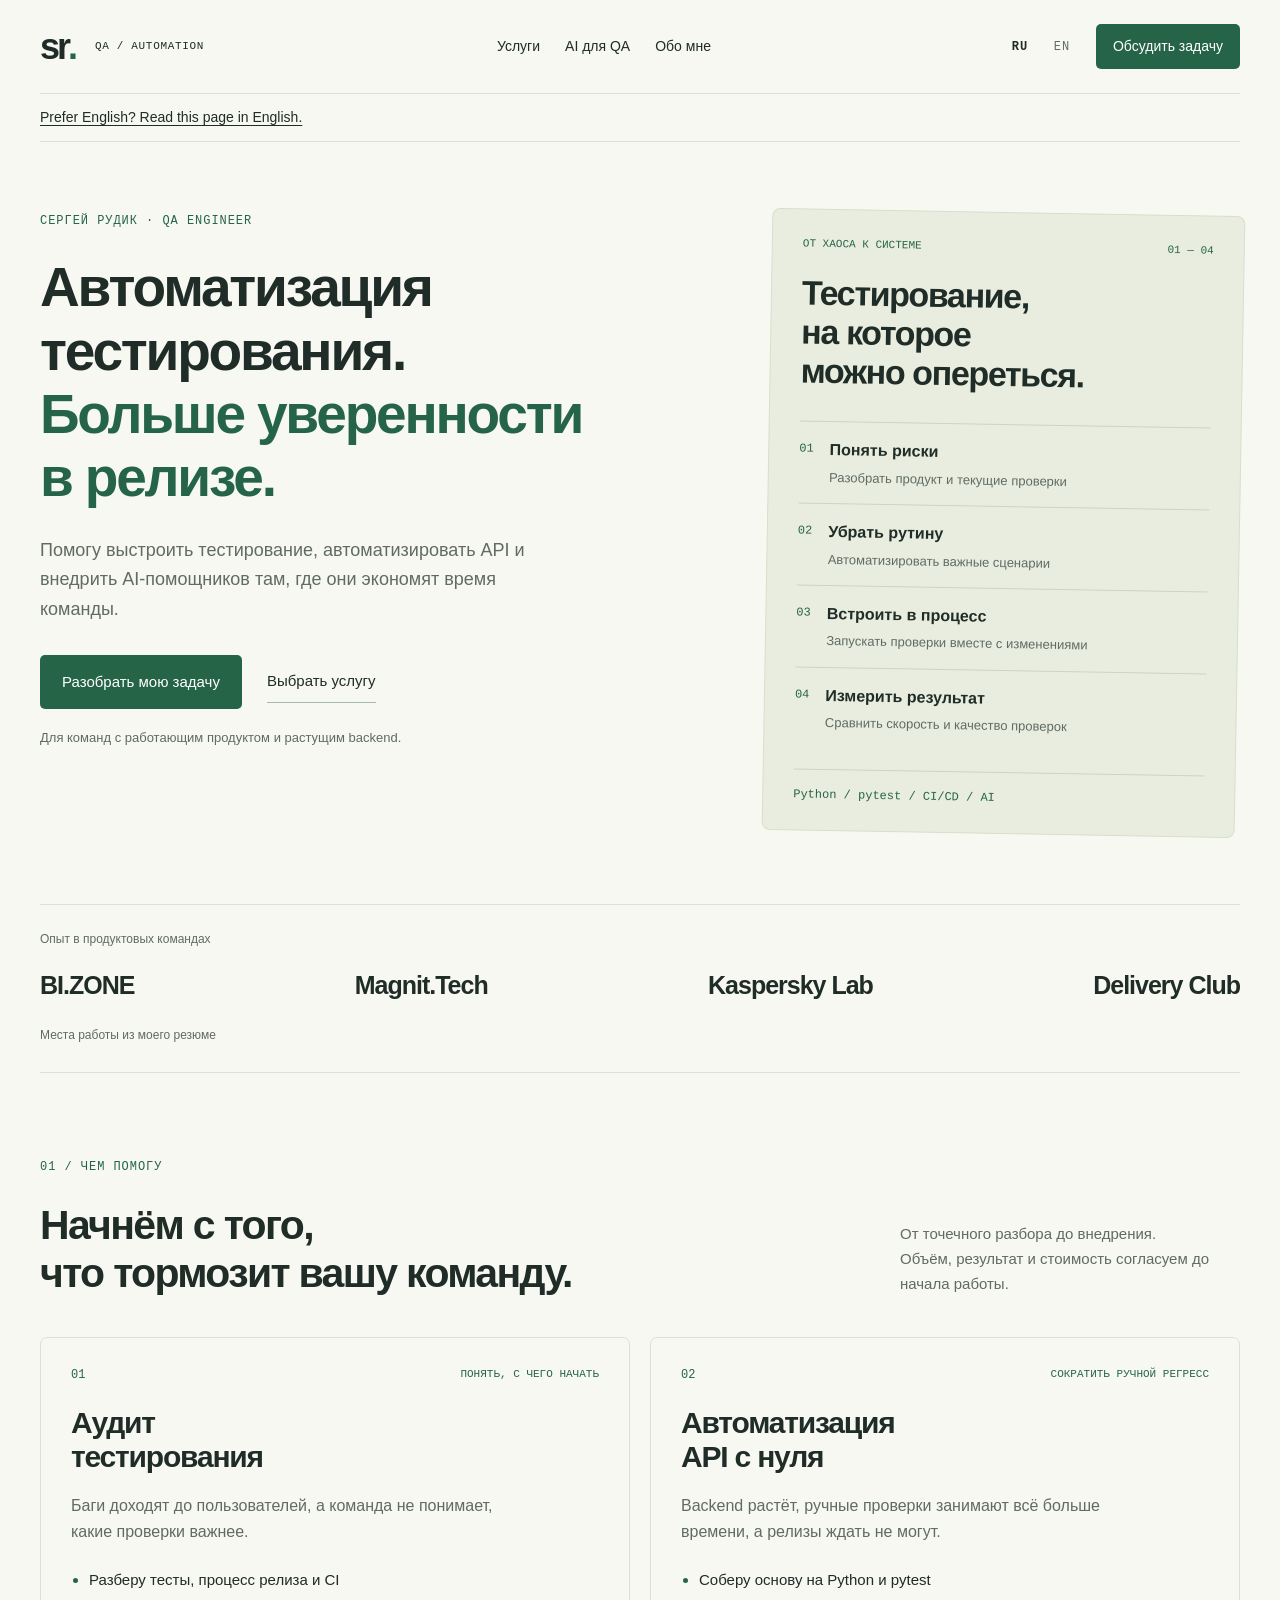
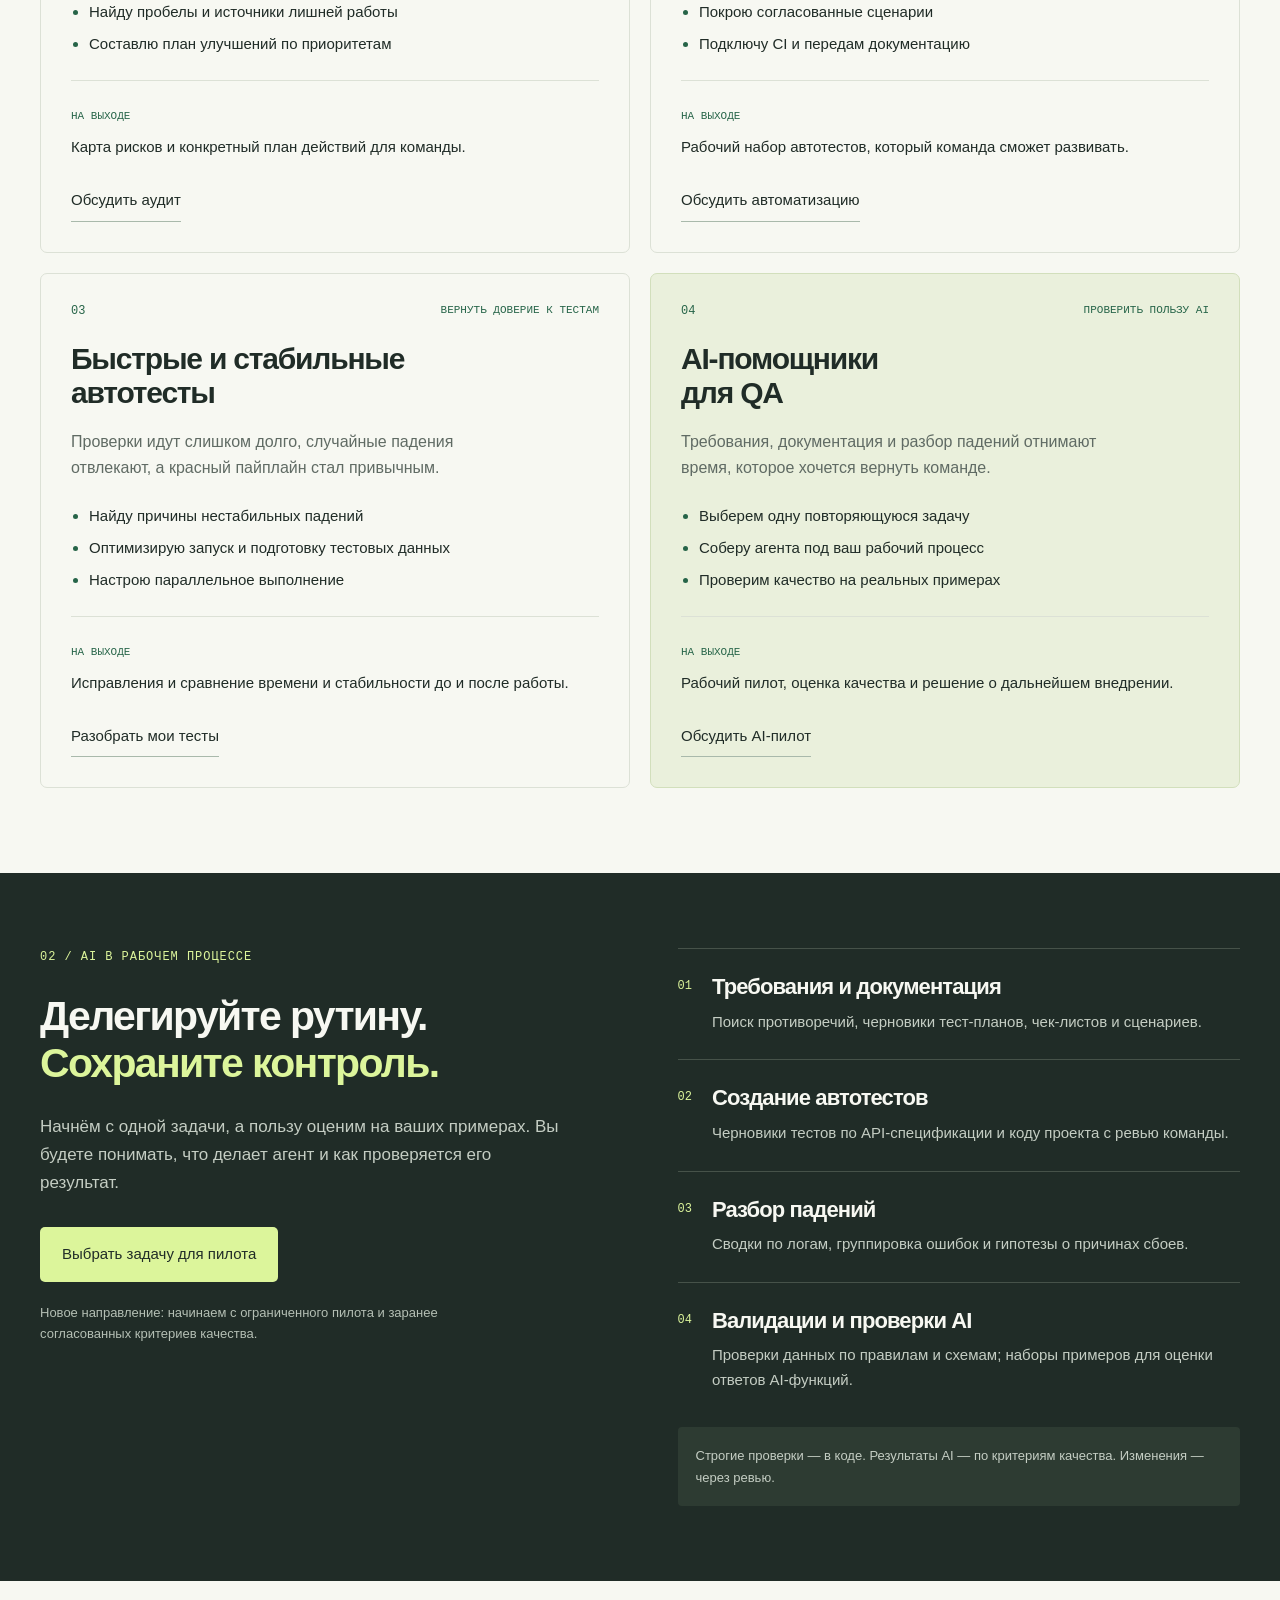
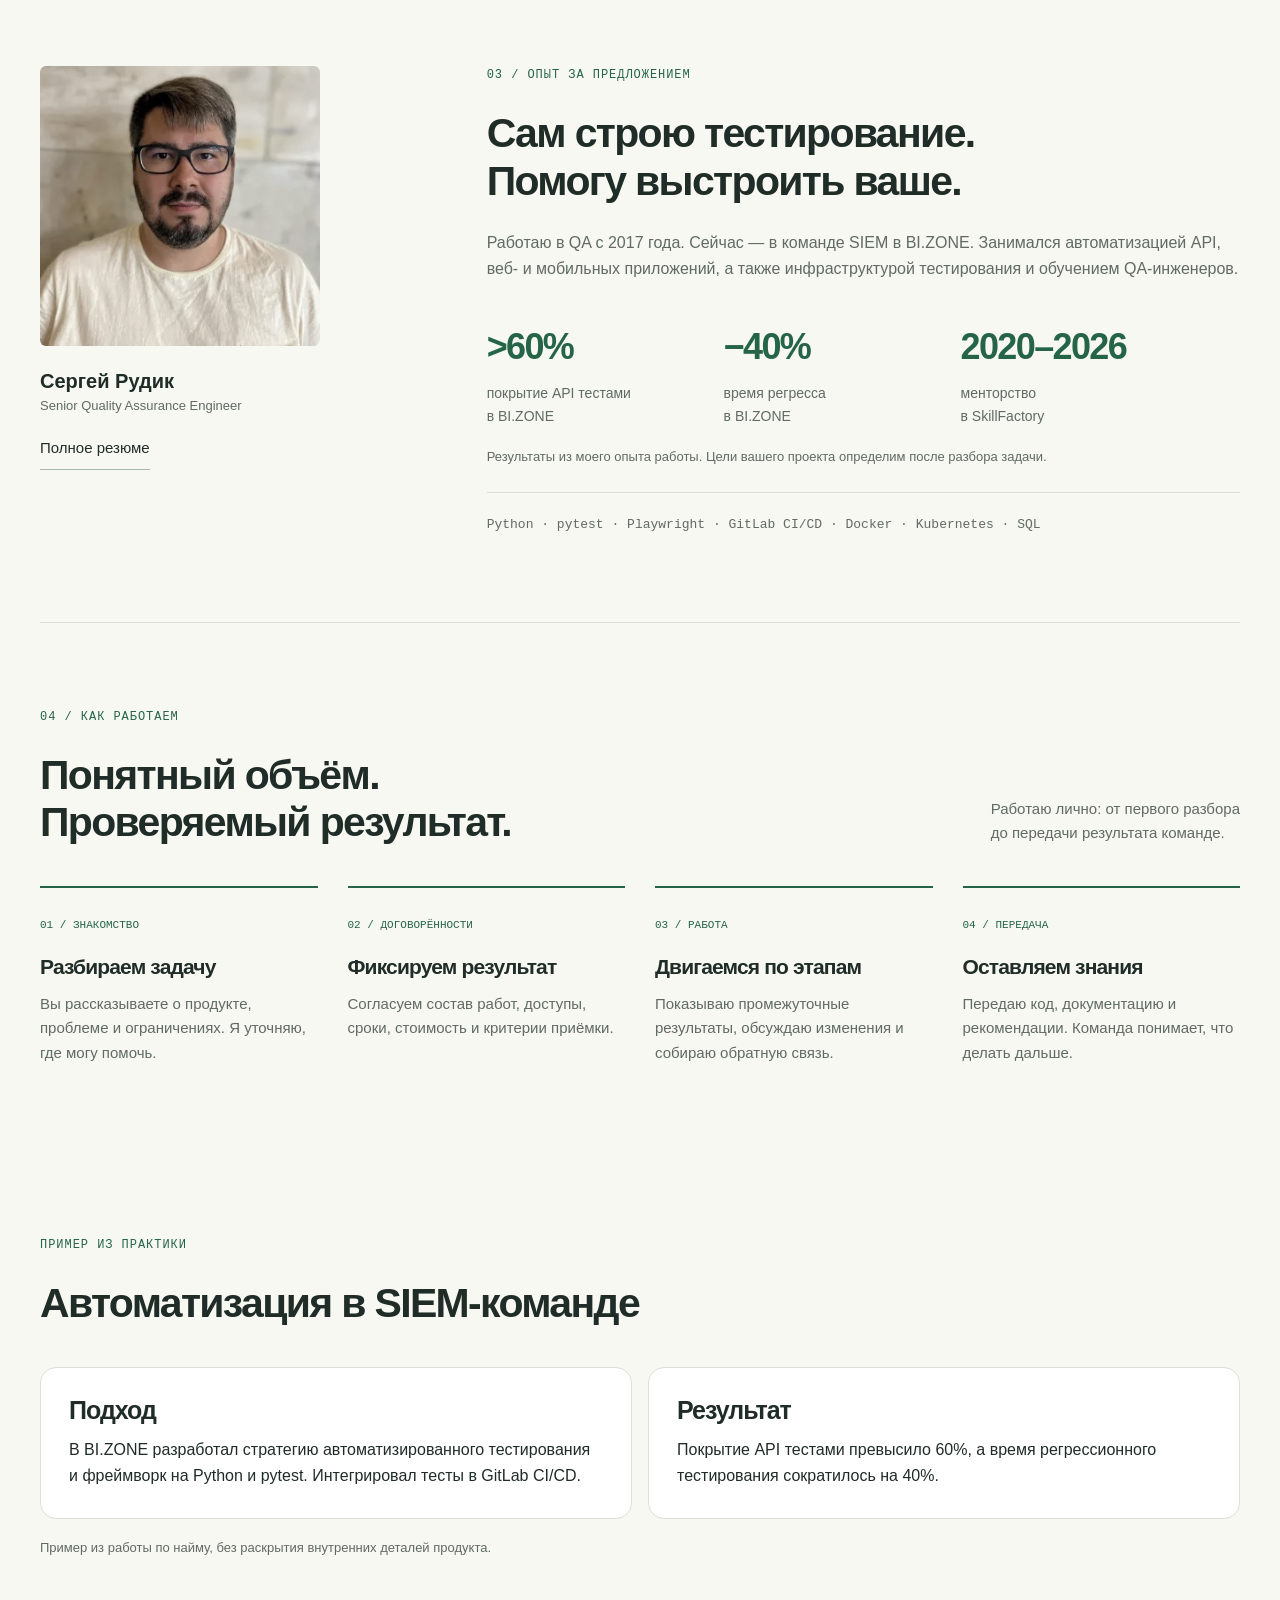
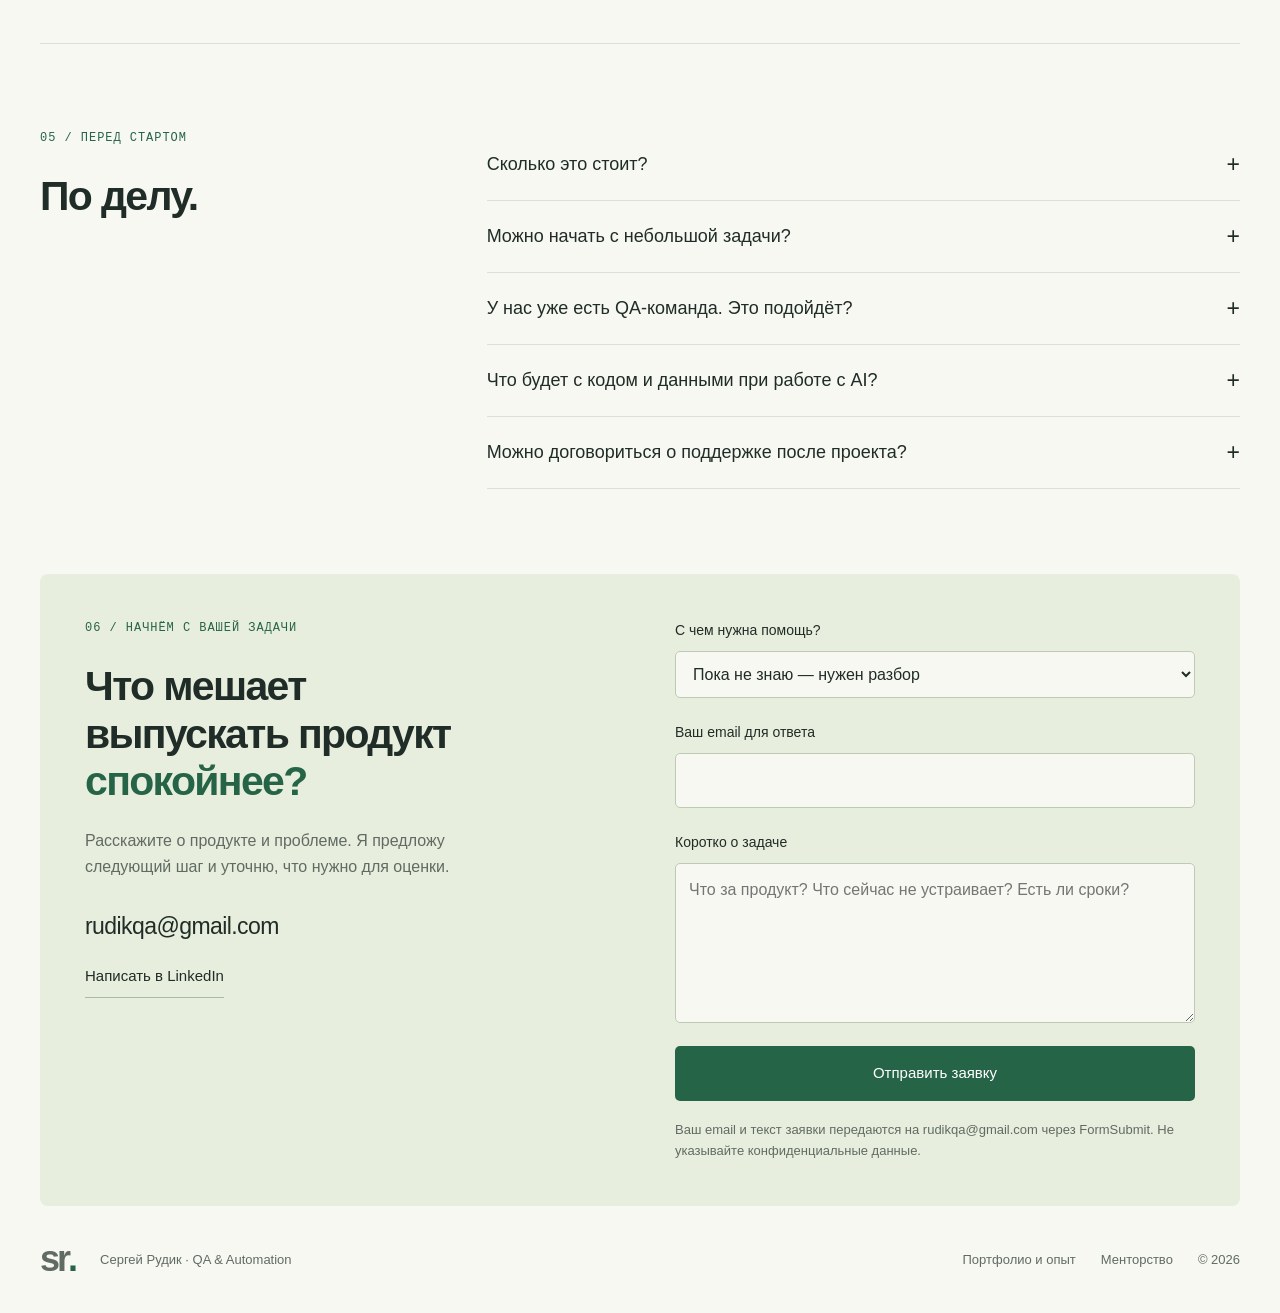
==== commit 9631744b: "Add lead forms and verified case examples" ====
--- a/index.html
+++ b/index.html
@@ -15,6 +15,8 @@
 <meta name="twitter:title" content="Автоматизация тестирования API и аудит QA — Сергей Рудик">
 <meta name="twitter:description" content="Аудит QA, автотесты API на Python и pytest, стабилизация тестов и AI-пилоты. Сергей Рудик: разбор задачи, согласованный объём и передача результата команде.">
 <script type="application/ld+json">{"@context":"https://schema.org","@graph":[{"@type":"Person","@id":"https://rudik.dev/#sergei-rudik","name":"Сергей Рудик","url":"https://rudik.dev/","jobTitle":"Senior Quality Assurance Engineer","sameAs":["https://www.linkedin.com/in/sergei-rudik","https://github.com/sergeyrudik","https://medium.com/@rudikqa"]},{"@type":"WebSite","@id":"https://qa.rudik.dev/#website","url":"https://qa.rudik.dev/","name":"QA Services — Sergei Rudik","inLanguage":["ru","en"],"publisher":{"@id":"https://rudik.dev/#sergei-rudik"}},{"@type":"WebPage","@id":"https://qa.rudik.dev/#webpage","url":"https://qa.rudik.dev/","name":"Автоматизация тестирования API и аудит QA — Сергей Рудик","description":"Аудит QA, автотесты API на Python и pytest, стабилизация тестов и AI-пилоты. Сергей Рудик: разбор задачи, согласованный объём и передача результата команде.","inLanguage":"ru","isPartOf":{"@id":"https://qa.rudik.dev/#website"},"about":{"@id":"https://rudik.dev/#sergei-rudik"},"mainEntity":{"@type":"ItemList","itemListElement":[{"@type":"ListItem","position":1,"item":{"@id":"https://qa.rudik.dev/#offering-1"}},{"@type":"ListItem","position":2,"item":{"@id":"https://qa.rudik.dev/#offering-2"}},{"@type":"ListItem","position":3,"item":{"@id":"https://qa.rudik.dev/#offering-3"}},{"@type":"ListItem","position":4,"item":{"@id":"https://qa.rudik.dev/#offering-4"}}]}},{"@type":"Service","@id":"https://qa.rudik.dev/#offering-1","name":"Аудит тестирования","serviceType":"Аудит тестирования","url":"https://qa.rudik.dev/#services","provider":{"@id":"https://rudik.dev/#sergei-rudik"},"availableChannel":{"@type":"ServiceChannel","serviceUrl":"https://qa.rudik.dev/#contact"}},{"@type":"Service","@id":"https://qa.rudik.dev/#offering-2","name":"Автоматизация API на Python","serviceType":"Автоматизация API на Python","url":"https://qa.rudik.dev/#services","provider":{"@id":"https://rudik.dev/#sergei-rudik"},"availableChannel":{"@type":"ServiceChannel","serviceUrl":"https://qa.rudik.dev/#contact"}},{"@type":"Service","@id":"https://qa.rudik.dev/#offering-3","name":"Ускорение и стабилизация автотестов","serviceType":"Ускорение и стабилизация автотестов","url":"https://qa.rudik.dev/#services","provider":{"@id":"https://rudik.dev/#sergei-rudik"},"availableChannel":{"@type":"ServiceChannel","serviceUrl":"https://qa.rudik.dev/#contact"}},{"@type":"Service","@id":"https://qa.rudik.dev/#offering-4","name":"AI-помощники для QA","serviceType":"AI-помощники для QA","url":"https://qa.rudik.dev/#services","provider":{"@id":"https://rudik.dev/#sergei-rudik"},"availableChannel":{"@type":"ServiceChannel","serviceUrl":"https://qa.rudik.dev/#contact"}}]}</script>
+<script src="assets/analytics.js" defer></script>
+<script async src="https://www.googletagmanager.com/gtag/js?id=G-B4XR81HWTY"></script>
 </head>
 <body>
 <a class="skip" href="#main">К содержимому</a>
@@ -36,7 +38,8 @@
 <section class="ai-section" id="ai"><div class="wrap ai-layout"><div><p class="eyebrow">02 / AI В РАБОЧЕМ ПРОЦЕССЕ</p><h2>Делегируйте рутину.<br> <span>Сохраните контроль.</span></h2><p class="intro">Начнём с одной задачи, а пользу оценим на ваших примерах. Вы будете понимать, что делает агент и как проверяется его результат.</p><a class="button light" href="#contact" data-service="AI-пилот для QA">Выбрать задачу для пилота</a><p class="ai-note">Новое направление: начинаем с ограниченного пилота и заранее согласованных критериев качества.</p></div><div class="ai-cases"><article><span>01</span><div><h3>Требования и документация</h3><p>Поиск противоречий, черновики тест-планов, чек-листов и сценариев.</p></div></article><article><span>02</span><div><h3>Создание автотестов</h3><p>Черновики тестов по API-спецификации и коду проекта с ревью команды.</p></div></article><article><span>03</span><div><h3>Разбор падений</h3><p>Сводки по логам, группировка ошибок и гипотезы о причинах сбоев.</p></div></article><article><span>04</span><div><h3>Валидации и проверки AI</h3><p>Проверки данных по правилам и схемам; наборы примеров для оценки ответов AI-функций.</p></div></article><p class="ai-rule">Строгие проверки — в коде. Результаты AI — по критериям качества. Изменения — через ревью.</p></div></div></section>
 <section class="wrap section about" id="about"><div class="profile"><img src="assets/profile-800.webp" srcset="assets/profile-400.webp 400w, assets/profile-800.webp 800w" sizes="(max-width: 700px) 100px, 280px" decoding="async" alt="Сергей Рудик" width="640" height="640" loading="lazy"><p>Сергей Рудик<span>Senior Quality Assurance Engineer</span></p><a class="link" href="https://rudik.dev/">Полное резюме</a></div><div><p class="eyebrow">03 / ОПЫТ ЗА ПРЕДЛОЖЕНИЕМ</p><h2>Сам строю тестирование.<br> Помогу выстроить ваше.</h2><p class="about-copy">Работаю в QA с 2017 года. Сейчас — в команде SIEM в BI.ZONE. Занимался автоматизацией API, веб- и мобильных приложений, а также инфраструктурой тестирования и обучением QA-инженеров.</p><div class="metrics"><article><strong>&gt;60%</strong><p>покрытие API тестами<br> в BI.ZONE</p></article><article><strong>−40%</strong><p>время регресса<br> в BI.ZONE</p></article><article><strong>2020–2026</strong><p>менторство<br> в SkillFactory</p></article></div><p class="micro">Результаты из моего опыта работы. Цели вашего проекта определим после разбора задачи.</p><div class="tech">Python · pytest · Playwright · GitLab CI/CD · Docker · Kubernetes · SQL</div></div></section>
 <section class="wrap section" id="process"><div class="section-head"><div><p class="eyebrow">04 / КАК РАБОТАЕМ</p><h2>Понятный объём.<br> Проверяемый результат.</h2></div><p>Работаю лично: от первого разбора<br> до передачи результата команде.</p></div><div class="steps"><article><span>01 / ЗНАКОМСТВО</span><h3>Разбираем задачу</h3><p>Вы рассказываете о продукте, проблеме и ограничениях. Я уточняю, где могу помочь.</p></article><article><span>02 / ДОГОВОРЁННОСТИ</span><h3>Фиксируем результат</h3><p>Согласуем состав работ, доступы, сроки, стоимость и критерии приёмки.</p></article><article><span>03 / РАБОТА</span><h3>Двигаемся по этапам</h3><p>Показываю промежуточные результаты, обсуждаю изменения и собираю обратную связь.</p></article><article><span>04 / ПЕРЕДАЧА</span><h3>Оставляем знания</h3><p>Передаю код, документацию и рекомендации. Команда понимает, что делать дальше.</p></article></div></section>
+<section class="wrap section" id="results"><div class="section-head"><div><p class="eyebrow">ПРИМЕР ИЗ ПРАКТИКИ</p><h2>Автоматизация в SIEM-команде</h2></div></div><div class="case-grid"><article class="case-card"><h3>Подход</h3><p>В BI.ZONE разработал стратегию автоматизированного тестирования и фреймворк на Python и pytest. Интегрировал тесты в GitLab CI/CD.</p></article><article class="case-card"><h3>Результат</h3><p>Покрытие API тестами превысило 60%, а время регрессионного тестирования сократилось на 40%.</p></article></div><p class="micro">Пример из работы по найму, без раскрытия внутренних деталей продукта.</p></section>
 <section class="wrap section faq"><div><p class="eyebrow">05 / ПЕРЕД СТАРТОМ</p><h2>По делу.</h2></div><div><details><summary>Сколько это стоит?</summary><p>Стоимость зависит от объёма, состояния проекта и доступов. После знакомства предложу состав работ и оценку. Для аудита или пилота можно зафиксировать ограниченный объём.</p></details><details><summary>Можно начать с небольшой задачи?</summary><p>Да. Например, с разбора падающих тестов, автоматизации одной группы API-сценариев или AI-пилота для подготовки чек-листов.</p></details><details><summary>У нас уже есть QA-команда. Это подойдёт?</summary><p>Да. Могу помочь с отдельным участком: архитектурой автотестов, скоростью регресса, CI или внедрением AI-помощника. Решение передам вашей команде.</p></details><details><summary>Что будет с кодом и данными при работе с AI?</summary><p>До пилота согласуем допустимые данные, модель и среду. Выберем, что можно передавать внешним сервисам, а что должно оставаться внутри вашей инфраструктуры.</p></details><details><summary>Можно договориться о поддержке после проекта?</summary><p>Да, формат сопровождения обсудим отдельно: развитие тестов, консультации для команды или регулярная помощь с релизами.</p></details></div></section>
-<section class="wrap contact" id="contact"><div><p class="eyebrow">06 / НАЧНЁМ С ВАШЕЙ ЗАДАЧИ</p><h2>Что мешает<br> выпускать продукт<br> <span>спокойнее?</span></h2><p>Расскажите о продукте и проблеме. Я предложу следующий шаг и уточню, что нужно для оценки.</p><a class="email" href="mailto:rudikqa@gmail.com">rudikqa@gmail.com</a><a class="link" href="https://www.linkedin.com/in/sergei-rudik">Написать в LinkedIn</a></div><form id="brief"><label for="service">С чем нужна помощь?</label><select id="service" name="service"><option>Пока не знаю — нужен разбор</option><option>Аудит тестирования</option><option>Автоматизация API</option><option>Стабилизация автотестов</option><option>AI-пилот для QA</option></select><label for="task">Коротко о задаче</label><textarea id="task" name="task" rows="5" maxlength="2000" placeholder="Что за продукт? Что сейчас не устраивает? Есть ли сроки?" required></textarea><button class="button" type="submit" disabled>Подготовить письмо</button><p class="micro">Откроется ваша почта с текстом заявки. Отправку письма подтверждаете вы.</p><p id="form-status" role="status"></p><noscript><p>Напишите напрямую на <a href="mailto:rudikqa@gmail.com">rudikqa@gmail.com</a>, указав услугу и задачу.</p></noscript></form></section>
+<section class="wrap contact" id="contact"><div><p class="eyebrow">06 / НАЧНЁМ С ВАШЕЙ ЗАДАЧИ</p><h2>Что мешает<br> выпускать продукт<br> <span>спокойнее?</span></h2><p>Расскажите о продукте и проблеме. Я предложу следующий шаг и уточню, что нужно для оценки.</p><a class="email" href="mailto:rudikqa@gmail.com">rudikqa@gmail.com</a><a class="link" href="https://www.linkedin.com/in/sergei-rudik">Написать в LinkedIn</a></div><form id="brief" action="https://formsubmit.co/rudikqa@gmail.com" method="POST"><input type="hidden" name="_subject" value="QA services — RU inquiry"><input type="hidden" name="_next" value="https://qa.rudik.dev/thanks.html"><input type="text" name="_honey" tabindex="-1" autocomplete="off" aria-hidden="true" style="position:absolute;left:-9999px" value=""><label for="service">С чем нужна помощь?</label><select id="service" name="service"><option>Пока не знаю — нужен разбор</option><option>Аудит тестирования</option><option>Автоматизация API</option><option>Стабилизация автотестов</option><option>AI-пилот для QA</option></select><label for="email">Ваш email для ответа</label><input id="email" type="email" name="email" autocomplete="email" maxlength="254" required><label for="task">Коротко о задаче</label><textarea id="task" name="task" rows="5" maxlength="2000" placeholder="Что за продукт? Что сейчас не устраивает? Есть ли сроки?" required></textarea><button class="button" type="submit">Отправить заявку</button><p class="micro">Ваш email и текст заявки передаются на rudikqa@gmail.com через <a href="https://formsubmit.co/" target="_blank" rel="noopener noreferrer">FormSubmit</a>. Не указывайте конфиденциальные данные.</p></form></section>
 </main><footer class="wrap"><a class="brand" href="https://rudik.dev/">sr<span>.</span></a><p>Сергей Рудик · QA &amp; Automation</p><a href="https://rudik.dev/">Портфолио и опыт</a><a href="https://mentor.rudik.dev/">Менторство</a><span>© 2026</span></footer>
 </body></html>
--- a/assets/styles.css
+++ b/assets/styles.css
@@ -1,4 +1,4 @@
-:root{--paper:#f7f8f2;--ink:#202c27;--muted:#606b64;--green:#266448;--lime:#dcf59b;--line:#dce1d6;--mono:ui-monospace,SFMono-Regular,Consolas,monospace}*{box-sizing:border-box}html{scroll-behavior:smooth;scroll-padding-top:24px}body{margin:0;background:var(--paper);color:var(--ink);font-family:-apple-system,BlinkMacSystemFont,"Segoe UI",sans-serif;font-size:16px;line-height:1.65;-webkit-font-smoothing:antialiased}a{color:inherit;text-decoration:none}a:hover{color:var(--green)}a:focus-visible,button:focus-visible,summary:focus-visible,input:focus-visible,select:focus-visible,textarea:focus-visible{outline:3px solid #4d9464;outline-offset:5px}h1,h2,h3,p{margin:0}h1,h2,h3{letter-spacing:-.04em;line-height:1.15;font-weight:600}h1{font-size:clamp(38px,4.3vw,64px)}h2{font-size:clamp(29px,3.2vw,43px)}h3{font-size:25px}h1 span{color:var(--green)}.wrap{width:min(1200px,100% - 80px);margin-inline:auto}.header{display:flex;align-items:center;justify-content:space-between;gap:25px;padding-block:24px;border-bottom:1px solid var(--line)}.brand{font-size:36px;font-weight:750;line-height:1;letter-spacing:-3px;display:flex;align-items:center}.brand>span{color:var(--green)}.brand small{font-family:var(--mono);font-size:11px;font-weight:400;letter-spacing:.06em;margin-left:20px}nav{display:flex;gap:25px;font-size:14px}.button{display:inline-flex;align-items:center;justify-content:center;background:var(--green);color:#fff;border:0;border-radius:5px;padding:15px 22px;font:inherit;font-size:15px;font-weight:500;cursor:pointer;transition:background .2s,transform .2s}.button:hover{color:white;background:#194c34;transform:translateY(-2px)}.button.small{font-size:14px;padding:11px 17px}.hero{display:grid;grid-template-columns:1.4fr 1fr;gap:65px;padding-block:70px}.eyebrow{font:12px/1.6 var(--mono);letter-spacing:.08em;color:var(--green);margin-bottom:25px}.intro{font-size:18px;max-width:530px;color:var(--muted);margin-top:26px}.actions{display:flex;align-items:center;flex-wrap:wrap;gap:25px;margin-top:30px}.link{display:inline-block;border-bottom:1px solid #a9b9ab;padding-block:8px;font-size:15px}.micro{font-size:13px;color:var(--muted);margin-top:18px}.hero-panel{background:#e9eddf;border:1px solid #d7dfca;border-radius:8px;padding:28px 30px;align-self:center;transform:rotate(1deg)}.panel-top{display:flex;justify-content:space-between;gap:15px;font:11px var(--mono);color:var(--green)}.hero-panel h2{font-size:34px;margin-top:24px}.pipeline{padding:0;list-style:none;margin:30px 0 20px}.pipeline li{display:flex;gap:16px;padding:15px 0;border-top:1px solid #cbd5bf}.pipeline li>span{font:12px var(--mono);padding-top:5px;color:var(--green)}.pipeline strong{font-size:16px;font-weight:550}.pipeline p{font-size:13px;color:var(--muted);margin-top:3px}.panel-footer{font:12px var(--mono);border-top:1px solid #cbd5bf;padding-top:18px;color:var(--green)}.credibility{border-block:1px solid var(--line);padding-block:25px}.credibility p,.credibility small{font-size:12px;color:var(--muted)}.credibility>div{display:flex;flex-wrap:wrap;justify-content:space-between;gap:20px;margin:15px 0}.credibility>div span{font-size:25px;font-weight:600;letter-spacing:-.04em}.section{padding-block:85px}.section-head{display:flex;justify-content:space-between;align-items:flex-end;gap:35px;margin-bottom:40px}.section-head>p{max-width:340px;color:var(--muted);font-size:15px}.service-grid{display:grid;grid-template-columns:1fr 1fr;gap:20px}.service{border:1px solid var(--line);border-radius:7px;padding:30px;display:flex;flex-direction:column}.card-top{display:flex;justify-content:space-between;gap:14px;font:12px var(--mono);color:var(--green);margin-bottom:24px}.tag{font-size:11px;text-align:right}.service h3{font-size:30px;margin-bottom:18px}.service>p{color:var(--muted);max-width:460px}.service ul{padding-left:18px;margin:23px 0;font-size:15px}.service li+li{margin-top:7px}.service li::marker{color:var(--green)}.deliverable{border-top:1px solid var(--line);padding-top:20px;margin-top:auto}.deliverable>span{font:11px var(--mono);color:var(--green)}.deliverable p{margin-top:8px;font-size:15px}.service>.link{align-self:flex-start;margin-top:20px}.service.accent{background:#eaf0dc;border-color:#d2dfbc}.ai-section{background:var(--ink);color:var(--paper);padding-block:75px}.ai-layout{display:grid;grid-template-columns:1fr 1fr;gap:75px}.ai-section .eyebrow,.ai-section h2 span{color:var(--lime)}.ai-section .intro{color:#c4cdc3;font-size:17px}.button.light{background:var(--lime);color:var(--ink);margin-top:30px}.button.light:hover{background:#c9e780}.ai-note{font-size:13px;color:#b4bfb4;max-width:430px;margin-top:20px}.ai-cases article{display:flex;gap:20px;padding:25px 0;border-top:1px solid #465249}.ai-cases article>span{font:12px var(--mono);color:var(--lime);padding-top:5px}.ai-cases h3{font-size:22px}.ai-cases p{color:#c4cdc3;font-size:15px;margin-top:10px}.ai-cases .ai-rule{font-size:13px;background:#2d3b32;border-radius:4px;padding:18px}.about{display:grid;grid-template-columns:1fr 2fr;gap:70px;border-bottom:1px solid var(--line)}.profile img{display:block;width:100%;max-width:280px;height:auto;aspect-ratio:1;object-fit:cover;border-radius:6px;filter:saturate(.6)}.profile>p{font-size:20px;line-height:1.5;margin-top:20px;font-weight:600}.profile span{display:block;font-size:13px;color:var(--muted);font-weight:400}.profile .link{margin-top:12px}.about-copy{color:var(--muted);margin-top:25px}.metrics{display:grid;grid-template-columns:1fr 1fr 1.3fr;gap:22px;margin-top:35px}.metrics strong{font-size:36px;font-weight:550;letter-spacing:-.045em;color:var(--green)}.metrics p{font-size:14px;color:var(--muted);margin-top:5px}.tech{font:13px/1.8 var(--mono);border-top:1px solid var(--line);padding-top:20px;margin-top:25px;color:var(--muted)}.steps{display:grid;grid-template-columns:repeat(4,1fr);gap:30px}.steps article{border-top:2px solid var(--green);padding-top:22px}.steps span{font:11px var(--mono);color:var(--green)}.steps h3{font-size:21px;margin-top:18px}.steps p{font-size:15px;color:var(--muted);margin-top:13px}.faq{display:grid;grid-template-columns:1fr 2fr;gap:70px;border-top:1px solid var(--line)}details{border-bottom:1px solid var(--line)}summary{cursor:pointer;list-style:none;font-size:18px;line-height:1.5;padding:22px 30px 22px 0;position:relative}summary::-webkit-details-marker{display:none}summary::after{content:'+';position:absolute;right:0;font-size:23px;font-weight:400;top:18px}details[open] summary::after{content:'−'}details>p{padding-bottom:25px;color:var(--muted);font-size:15px}.contact{background:#e8eedd;border-radius:8px;padding:45px;display:grid;grid-template-columns:1fr 1fr;gap:70px}.contact h2 span{color:var(--green)}.contact>div>p:not(.eyebrow){margin-top:23px;color:var(--muted);max-width:400px}.email{display:block;font-size:23px;margin-top:28px;letter-spacing:-.025em}.contact .link{margin-top:10px}form{align-self:center}label{display:block;font-size:14px;margin-bottom:9px}select,textarea{display:block;width:100%;background:var(--paper);border:1px solid #bdcbb6;border-radius:5px;padding:13px;color:var(--ink);font:inherit;font-size:16px;margin-bottom:23px}textarea{resize:vertical;min-height:140px}form .button{width:100%}#form-status{font-size:14px;color:var(--green);margin-top:14px}footer{display:flex;align-items:center;gap:25px;padding-block:35px;font-size:13px;color:var(--muted)}footer>a:nth-of-type(2){margin-left:auto}.skip{position:fixed;z-index:10;top:10px;left:10px;background:var(--ink);color:white;padding:10px 20px;transform:translateY(-150%)}.skip:focus{transform:translateY(0);color:white}::selection{background:var(--lime);color:var(--ink)}
+:root{--paper:#f7f8f2;--ink:#202c27;--muted:#606b64;--green:#266448;--lime:#dcf59b;--line:#dce1d6;--mono:ui-monospace,SFMono-Regular,Consolas,monospace}*{box-sizing:border-box}html{scroll-behavior:smooth;scroll-padding-top:24px}body{margin:0;background:var(--paper);color:var(--ink);font-family:-apple-system,BlinkMacSystemFont,"Segoe UI",sans-serif;font-size:16px;line-height:1.65;-webkit-font-smoothing:antialiased}a{color:inherit;text-decoration:none}a:hover{color:var(--green)}a:focus-visible,button:focus-visible,summary:focus-visible,input:focus-visible,select:focus-visible,textarea:focus-visible{outline:3px solid #4d9464;outline-offset:5px}h1,h2,h3,p{margin:0}h1,h2,h3{letter-spacing:-.04em;line-height:1.15;font-weight:600}h1{font-size:clamp(38px,4.3vw,64px)}h2{font-size:clamp(29px,3.2vw,43px)}h3{font-size:25px}h1 span{color:var(--green)}.wrap{width:min(1200px,100% - 80px);margin-inline:auto}.header{display:flex;align-items:center;justify-content:space-between;gap:25px;padding-block:24px;border-bottom:1px solid var(--line)}.brand{font-size:36px;font-weight:750;line-height:1;letter-spacing:-3px;display:flex;align-items:center}.brand>span{color:var(--green)}.brand small{font-family:var(--mono);font-size:11px;font-weight:400;letter-spacing:.06em;margin-left:20px}nav{display:flex;gap:25px;font-size:14px}.button{display:inline-flex;align-items:center;justify-content:center;background:var(--green);color:#fff;border:0;border-radius:5px;padding:15px 22px;font:inherit;font-size:15px;font-weight:500;cursor:pointer;transition:background .2s,transform .2s}.button:hover{color:white;background:#194c34;transform:translateY(-2px)}.button.small{font-size:14px;padding:11px 17px}.hero{display:grid;grid-template-columns:1.4fr 1fr;gap:65px;padding-block:70px}.eyebrow{font:12px/1.6 var(--mono);letter-spacing:.08em;color:var(--green);margin-bottom:25px}.intro{font-size:18px;max-width:530px;color:var(--muted);margin-top:26px}.actions{display:flex;align-items:center;flex-wrap:wrap;gap:25px;margin-top:30px}.link{display:inline-block;border-bottom:1px solid #a9b9ab;padding-block:8px;font-size:15px}.micro{font-size:13px;color:var(--muted);margin-top:18px}.hero-panel{background:#e9eddf;border:1px solid #d7dfca;border-radius:8px;padding:28px 30px;align-self:center;transform:rotate(1deg)}.panel-top{display:flex;justify-content:space-between;gap:15px;font:11px var(--mono);color:var(--green)}.hero-panel h2{font-size:34px;margin-top:24px}.pipeline{padding:0;list-style:none;margin:30px 0 20px}.pipeline li{display:flex;gap:16px;padding:15px 0;border-top:1px solid #cbd5bf}.pipeline li>span{font:12px var(--mono);padding-top:5px;color:var(--green)}.pipeline strong{font-size:16px;font-weight:550}.pipeline p{font-size:13px;color:var(--muted);margin-top:3px}.panel-footer{font:12px var(--mono);border-top:1px solid #cbd5bf;padding-top:18px;color:var(--green)}.credibility{border-block:1px solid var(--line);padding-block:25px}.credibility p,.credibility small{font-size:12px;color:var(--muted)}.credibility>div{display:flex;flex-wrap:wrap;justify-content:space-between;gap:20px;margin:15px 0}.credibility>div span{font-size:25px;font-weight:600;letter-spacing:-.04em}.section{padding-block:85px}.section-head{display:flex;justify-content:space-between;align-items:flex-end;gap:35px;margin-bottom:40px}.section-head>p{max-width:340px;color:var(--muted);font-size:15px}.service-grid{display:grid;grid-template-columns:1fr 1fr;gap:20px}.service{border:1px solid var(--line);border-radius:7px;padding:30px;display:flex;flex-direction:column}.card-top{display:flex;justify-content:space-between;gap:14px;font:12px var(--mono);color:var(--green);margin-bottom:24px}.tag{font-size:11px;text-align:right}.service h3{font-size:30px;margin-bottom:18px}.service>p{color:var(--muted);max-width:460px}.service ul{padding-left:18px;margin:23px 0;font-size:15px}.service li+li{margin-top:7px}.service li::marker{color:var(--green)}.deliverable{border-top:1px solid var(--line);padding-top:20px;margin-top:auto}.deliverable>span{font:11px var(--mono);color:var(--green)}.deliverable p{margin-top:8px;font-size:15px}.service>.link{align-self:flex-start;margin-top:20px}.service.accent{background:#eaf0dc;border-color:#d2dfbc}.ai-section{background:var(--ink);color:var(--paper);padding-block:75px}.ai-layout{display:grid;grid-template-columns:1fr 1fr;gap:75px}.ai-section .eyebrow,.ai-section h2 span{color:var(--lime)}.ai-section .intro{color:#c4cdc3;font-size:17px}.button.light{background:var(--lime);color:var(--ink);margin-top:30px}.button.light:hover{background:#c9e780}.ai-note{font-size:13px;color:#b4bfb4;max-width:430px;margin-top:20px}.ai-cases article{display:flex;gap:20px;padding:25px 0;border-top:1px solid #465249}.ai-cases article>span{font:12px var(--mono);color:var(--lime);padding-top:5px}.ai-cases h3{font-size:22px}.ai-cases p{color:#c4cdc3;font-size:15px;margin-top:10px}.ai-cases .ai-rule{font-size:13px;background:#2d3b32;border-radius:4px;padding:18px}.about{display:grid;grid-template-columns:1fr 2fr;gap:70px;border-bottom:1px solid var(--line)}.profile img{display:block;width:100%;max-width:280px;height:auto;aspect-ratio:1;object-fit:cover;border-radius:6px;filter:saturate(.6)}.profile>p{font-size:20px;line-height:1.5;margin-top:20px;font-weight:600}.profile span{display:block;font-size:13px;color:var(--muted);font-weight:400}.profile .link{margin-top:12px}.about-copy{color:var(--muted);margin-top:25px}.metrics{display:grid;grid-template-columns:1fr 1fr 1.3fr;gap:22px;margin-top:35px}.metrics strong{font-size:36px;font-weight:550;letter-spacing:-.045em;color:var(--green)}.metrics p{font-size:14px;color:var(--muted);margin-top:5px}.tech{font:13px/1.8 var(--mono);border-top:1px solid var(--line);padding-top:20px;margin-top:25px;color:var(--muted)}.steps{display:grid;grid-template-columns:repeat(4,1fr);gap:30px}.steps article{border-top:2px solid var(--green);padding-top:22px}.steps span{font:11px var(--mono);color:var(--green)}.steps h3{font-size:21px;margin-top:18px}.steps p{font-size:15px;color:var(--muted);margin-top:13px}.faq{display:grid;grid-template-columns:1fr 2fr;gap:70px;border-top:1px solid var(--line)}details{border-bottom:1px solid var(--line)}summary{cursor:pointer;list-style:none;font-size:18px;line-height:1.5;padding:22px 30px 22px 0;position:relative}summary::-webkit-details-marker{display:none}summary::after{content:'+';position:absolute;right:0;font-size:23px;font-weight:400;top:18px}details[open] summary::after{content:'−'}details>p{padding-bottom:25px;color:var(--muted);font-size:15px}.contact{background:#e8eedd;border-radius:8px;padding:45px;display:grid;grid-template-columns:1fr 1fr;gap:70px}.contact h2 span{color:var(--green)}.contact>div>p:not(.eyebrow){margin-top:23px;color:var(--muted);max-width:400px}.email{display:block;font-size:23px;margin-top:28px;letter-spacing:-.025em}.contact .link{margin-top:10px}form{align-self:center}label{display:block;font-size:14px;margin-bottom:9px}select,textarea,input[type=email]{display:block;width:100%;background:var(--paper);border:1px solid #bdcbb6;border-radius:5px;padding:13px;color:var(--ink);font:inherit;font-size:16px;margin-bottom:23px}textarea{resize:vertical;min-height:140px}form .button{width:100%}#form-status{font-size:14px;color:var(--green);margin-top:14px}footer{display:flex;align-items:center;gap:25px;padding-block:35px;font-size:13px;color:var(--muted)}footer>a:nth-of-type(2){margin-left:auto}.skip{position:fixed;z-index:10;top:10px;left:10px;background:var(--ink);color:white;padding:10px 20px;transform:translateY(-150%)}.skip:focus{transform:translateY(0);color:white}::selection{background:var(--lime);color:var(--ink)}
 @media(max-width:1000px){.wrap{width:calc(100% - 48px)}.brand small{display:none}.hero{gap:35px}.hero-panel{padding:24px}.hero-panel h2{font-size:29px}.ai-layout,.about,.faq,.contact{gap:35px}.metrics{gap:12px}.metrics strong{font-size:28px}.steps{grid-template-columns:1fr 1fr}.contact{padding:30px}}
 @media(max-width:700px){.wrap{width:calc(100% - 36px)}.header{gap:12px;padding-block:18px}nav{display:none}.hero{grid-template-columns:1fr;padding-block:40px;gap:35px}h1{font-size:clamp(35px,7.8vw,52px)}.intro{font-size:17px}.hero-panel{transform:none}.hero-panel h2 br{display:none}.hero-panel h2{font-size:29px}.pipeline{display:grid;grid-template-columns:1fr 1fr;gap:0 15px}.pipeline li{gap:9px}.pipeline strong{font-size:14px}.pipeline p{font-size:13px}.panel-top{font-size:10px}.credibility>div{justify-content:flex-start;gap:12px 25px}.credibility>div span{font-size:21px}.section{padding-block:50px}.section-head{display:block;margin-bottom:27px}.section-head>p{margin-top:20px}.section-head>p br{display:none}.service-grid,.ai-layout,.about,.faq,.contact{grid-template-columns:1fr}.service{padding:25px}.ai-section{padding-block:45px}.ai-layout{gap:30px}.about{gap:35px}.profile{display:grid;grid-template-columns:100px 1fr;gap:0 20px;align-items:center}.profile img{grid-row:1/3}.profile>p{margin-top:0}.profile .link{justify-self:start;margin-top:0}.metrics{gap:13px}.metrics strong{font-size:27px}.metrics p{font-size:12px}.steps{gap:28px 20px}.steps h3{font-size:20px}.steps p{font-size:14px}.faq{gap:10px}.contact{padding:27px;gap:35px}.contact h2 br{display:none}.email{font-size:22px}footer{flex-wrap:wrap;gap:16px;font-size:12px}footer>a:nth-of-type(2){margin-left:0}footer>span{margin-left:auto}.eyebrow{margin-bottom:18px;font-size:11px}}
 @media(prefers-reduced-motion:reduce){html{scroll-behavior:auto}*{transition:none!important}}
@@ -12,3 +12,6 @@
 .lang a{display:inline-flex;align-items:center;justify-content:center;min-width:32px;min-height:44px}.header{flex-wrap:wrap}.header-actions{max-width:100%;flex-wrap:wrap}.header-actions .button{white-space:normal}button:disabled{opacity:.6;cursor:not-allowed}
 
 .language-suggestion{font-size:14px;padding-block:12px;border-bottom:1px solid var(--line)}.language-suggestion a{text-decoration:underline;text-underline-offset:3px}.language-suggestion[hidden]{display:none}
+
+/* Case studies and lead form */
+.case-grid{display:grid;grid-template-columns:repeat(2,minmax(0,1fr));gap:16px}.case-card{border:1px solid var(--line);border-radius:16px;padding:28px;background:var(--surface,#fff)}.case-card h3{margin:0 0 12px}.case-card p{margin:0;line-height:1.65}.contact input[type=email]{width:100%}@media(max-width:700px){.case-grid{grid-template-columns:1fr}}
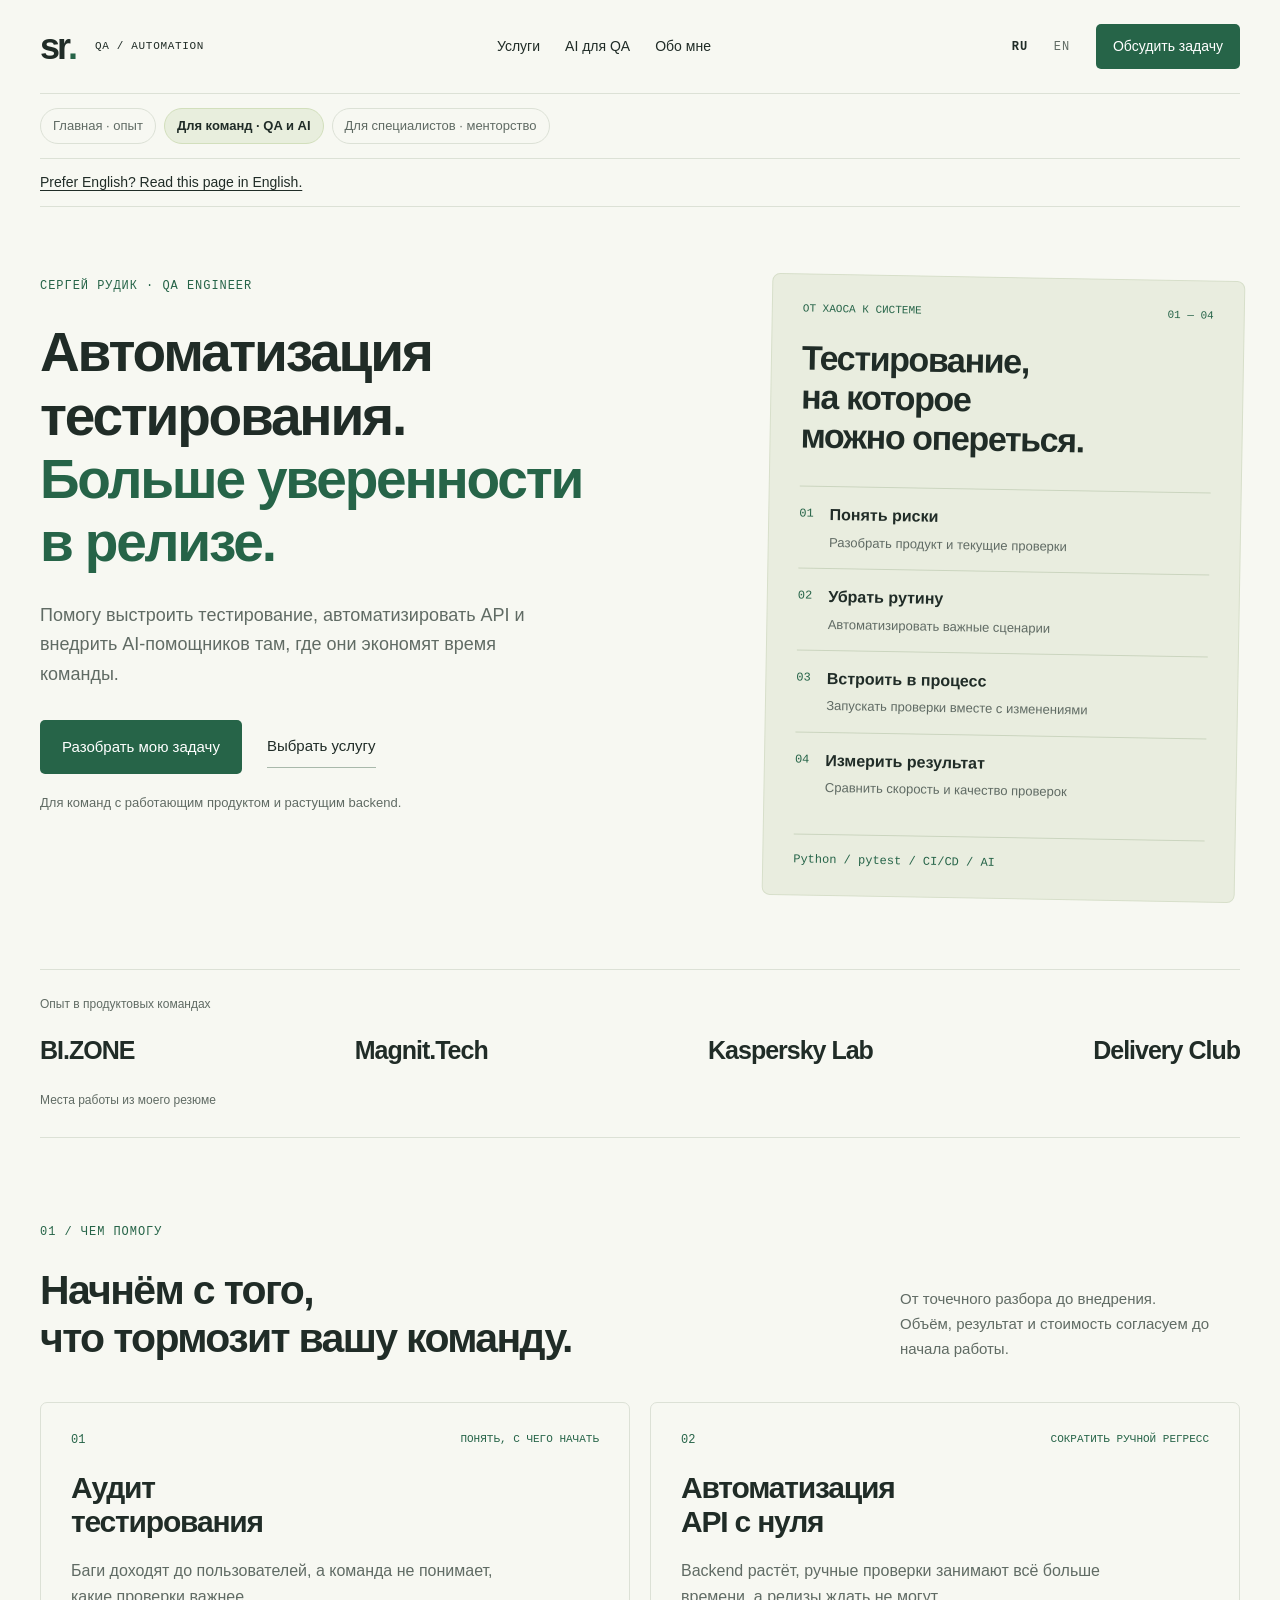
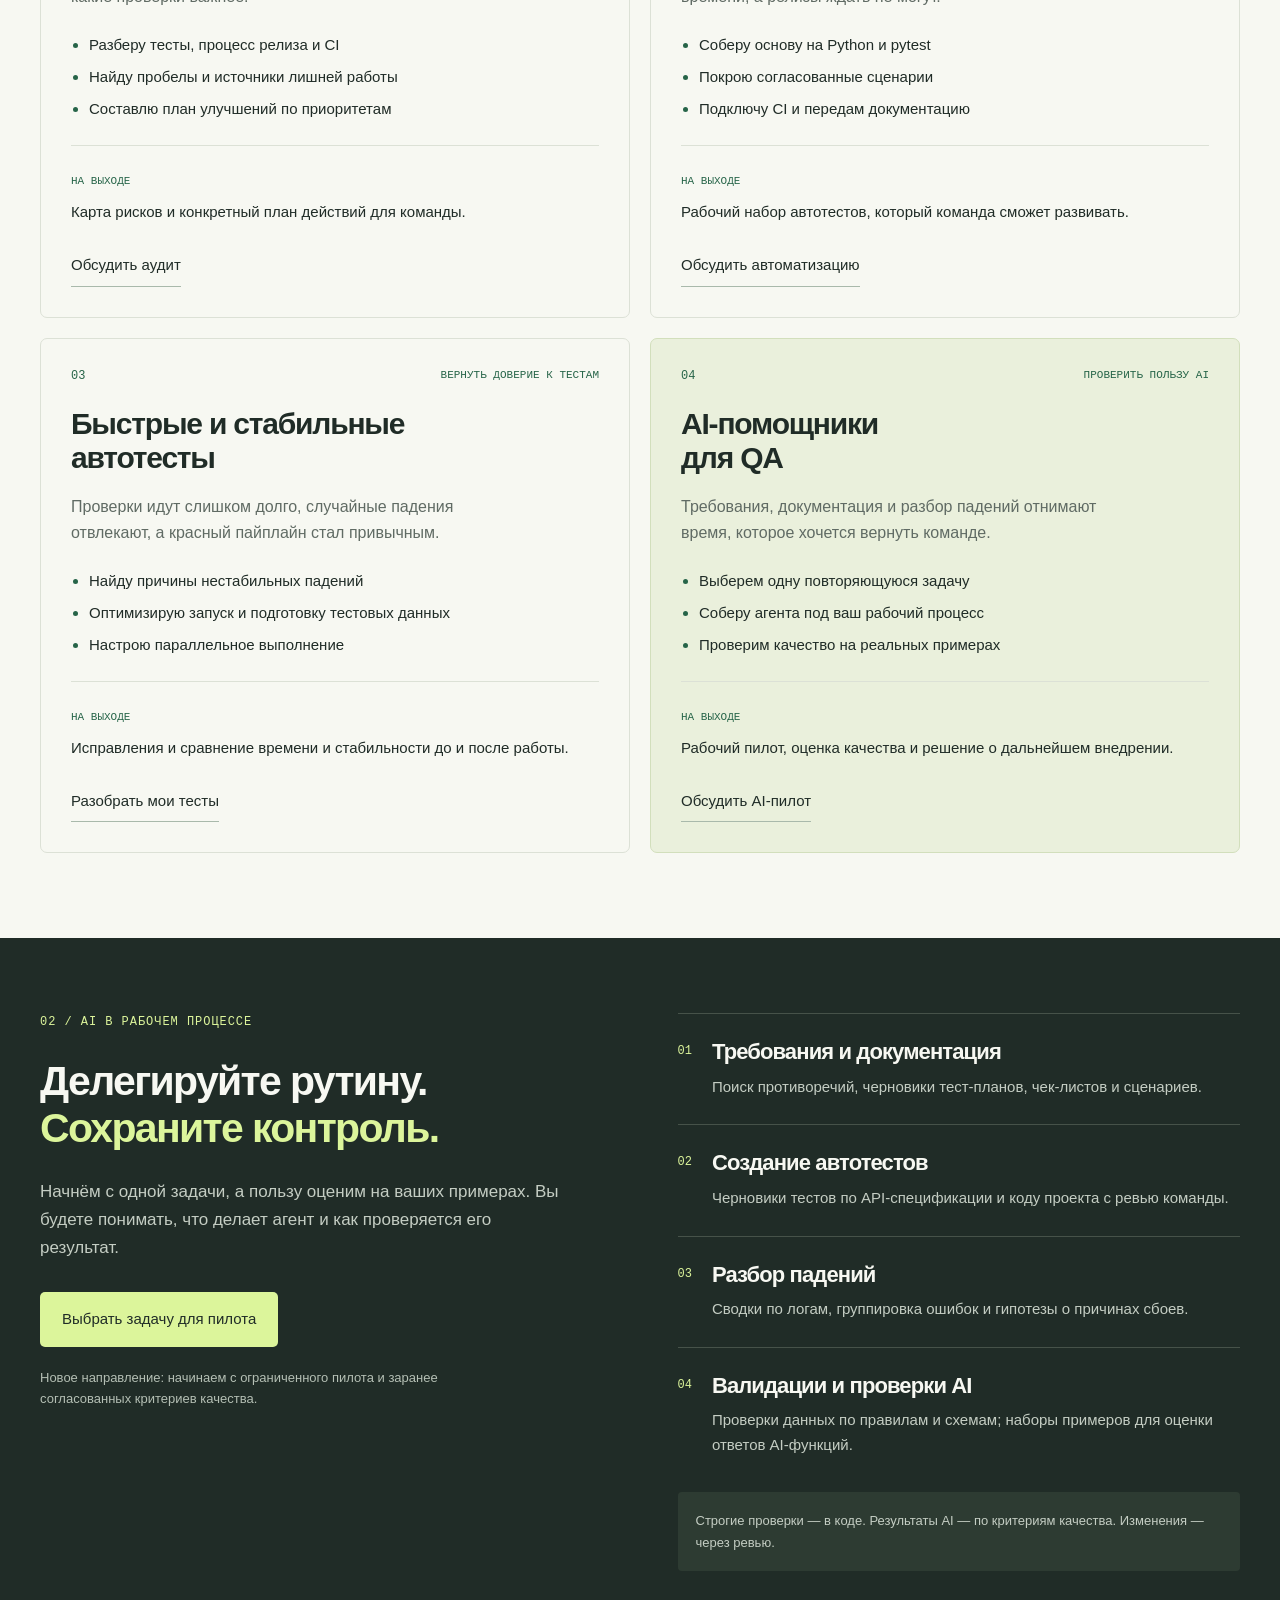
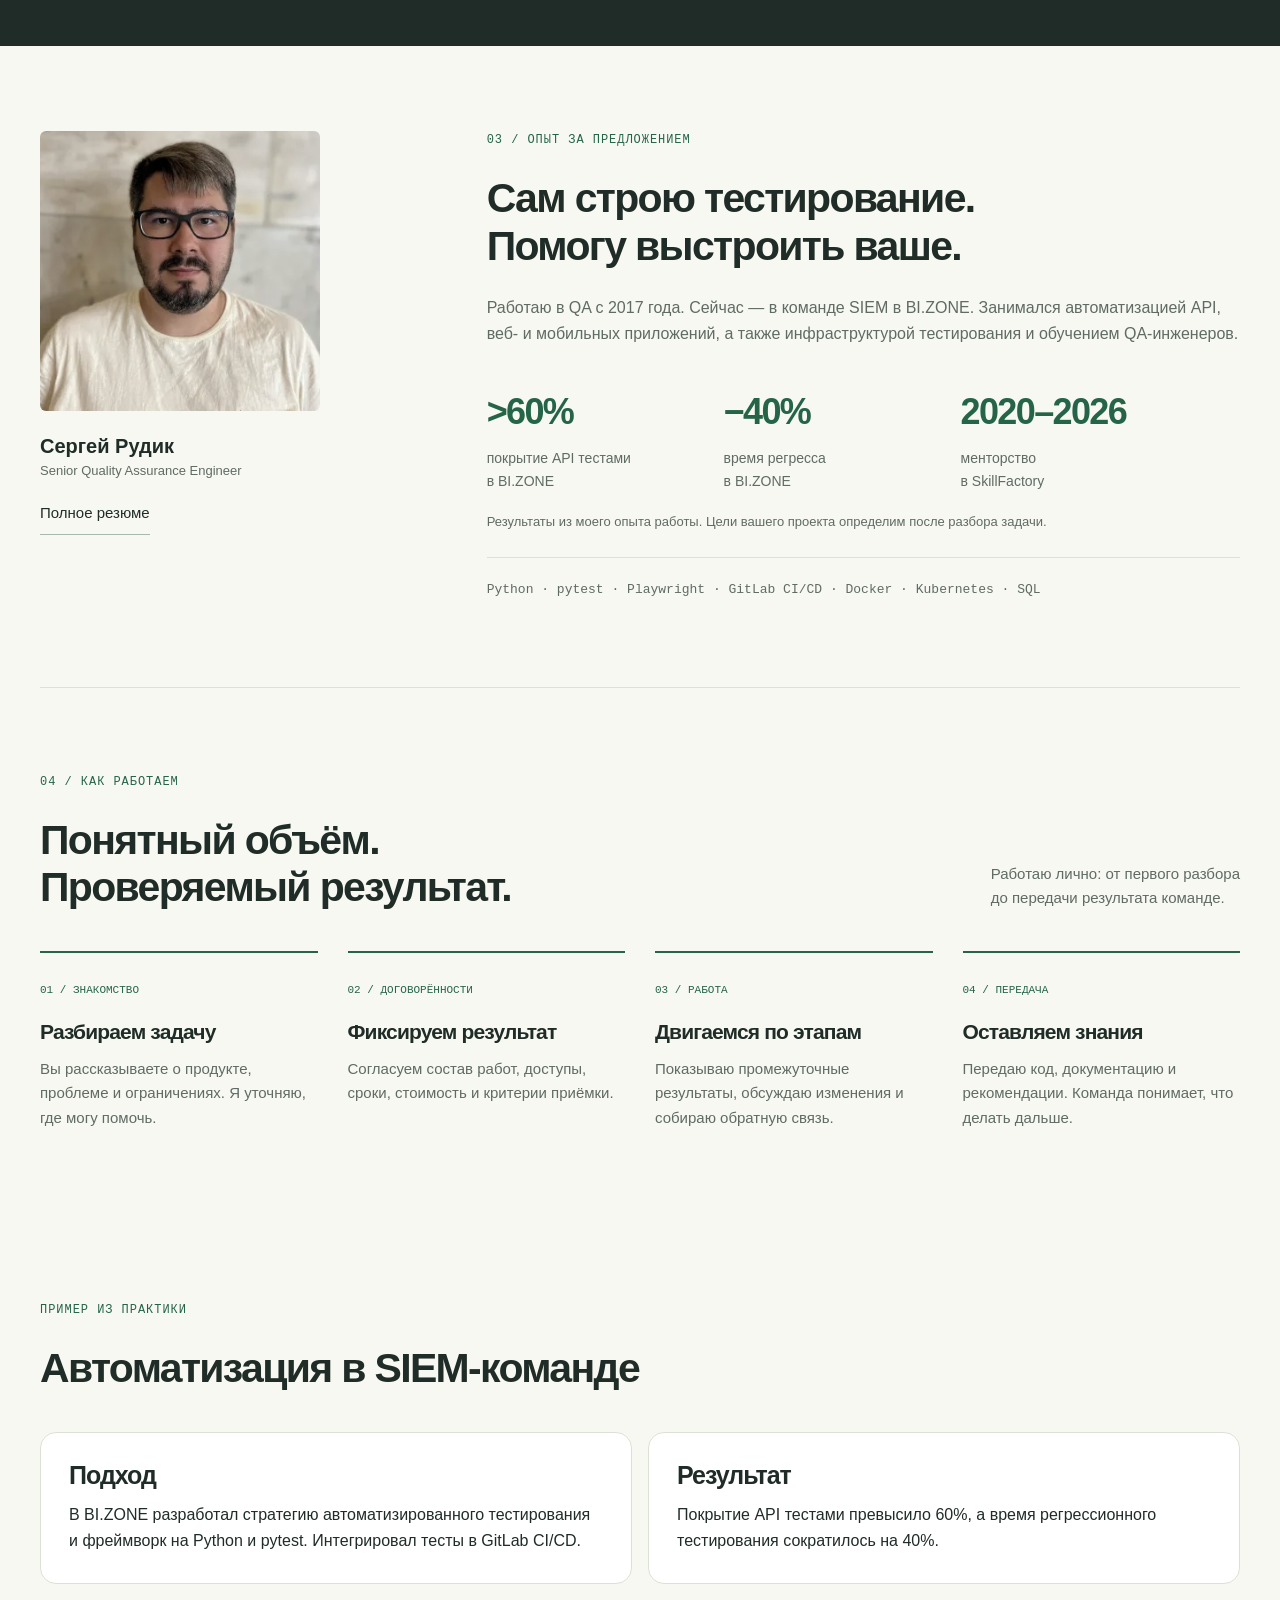
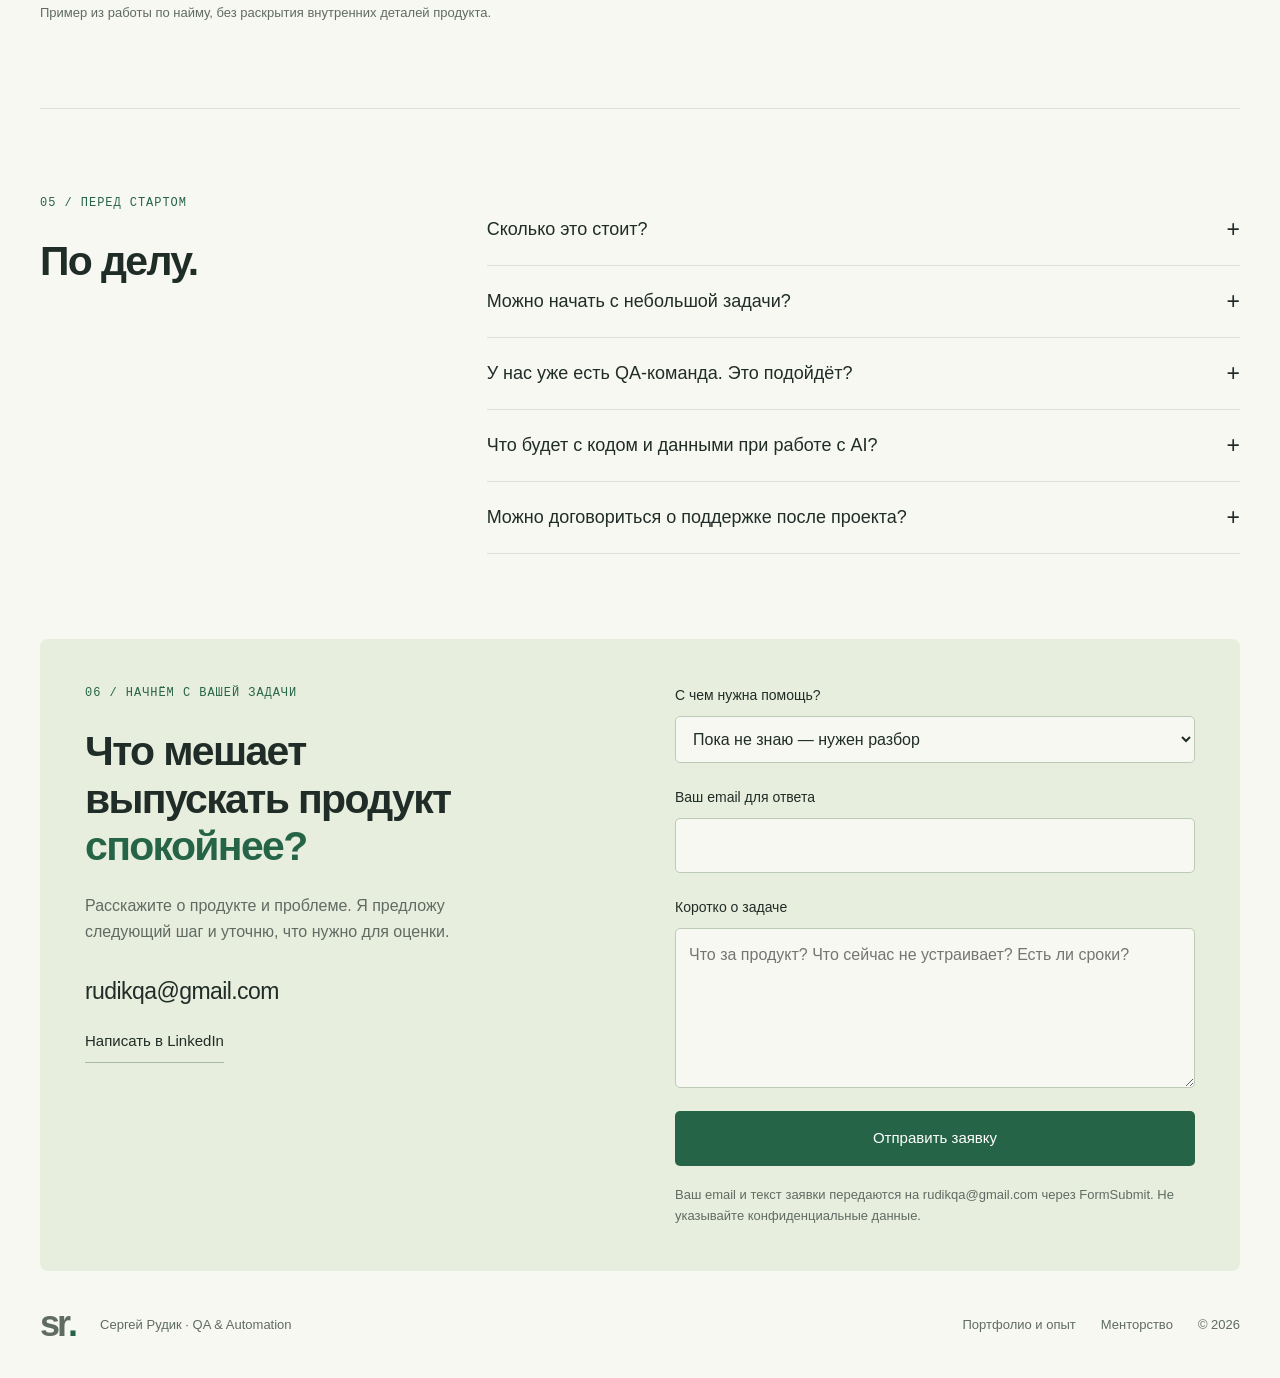
==== commit 99f1ba83: "Add clear navigation across Rudik sites" ====
--- a/index.html
+++ b/index.html
@@ -21,6 +21,7 @@
 <body>
 <a class="skip" href="#main">К содержимому</a>
 <header class="wrap header"><a class="brand" href="#" aria-label="Сергей Рудик — главная">sr<span>.</span><small>QA / AUTOMATION</small></a><nav aria-label="Основная навигация"><a href="#services">Услуги</a><a href="#ai">AI для QA</a><a href="#about">Обо мне</a></nav><div class="header-actions"><nav class="lang" aria-label="Язык"><a href="/" hreflang="ru" lang="ru" aria-current="page">RU</a><a href="/en/" hreflang="en" lang="en">EN</a></nav><a class="button small" href="#contact">Обсудить задачу</a></div></header>
+<nav class="wrap site-paths" aria-label="Выберите направление"><a href="https://rudik.dev/">Главная · опыт</a><span aria-current="page">Для команд · QA и AI</span><a href="https://mentor.rudik.dev/">Для специалистов · менторство</a></nav>
 <aside class="wrap language-suggestion" aria-label="Выбор языка" hidden></aside>
 <main id="main">
 <section class="wrap hero">
--- a/assets/styles.css
+++ b/assets/styles.css
@@ -15,3 +15,5 @@
 
 /* Case studies and lead form */
 .case-grid{display:grid;grid-template-columns:repeat(2,minmax(0,1fr));gap:16px}.case-card{border:1px solid var(--line);border-radius:16px;padding:28px;background:var(--surface,#fff)}.case-card h3{margin:0 0 12px}.case-card p{margin:0;line-height:1.65}.contact input[type=email]{width:100%}@media(max-width:700px){.case-grid{grid-template-columns:1fr}}
+
+.site-paths{display:flex;align-items:center;gap:8px;flex-wrap:wrap;padding-block:14px;border-bottom:1px solid var(--line);font-size:13px;color:var(--muted)}.site-paths a,.site-paths span{display:inline-flex;align-items:center;min-height:36px;padding:6px 12px;border:1px solid var(--line);border-radius:999px;line-height:1.25}.site-paths a:hover{border-color:var(--green);color:var(--green)}.site-paths span[aria-current="page"]{background:#e8eedd;color:var(--ink);border-color:#d2dfbc;font-weight:600}@media(max-width:700px){.site-paths{gap:6px;font-size:12px}.site-paths a,.site-paths span{padding:6px 9px;min-height:40px}}
